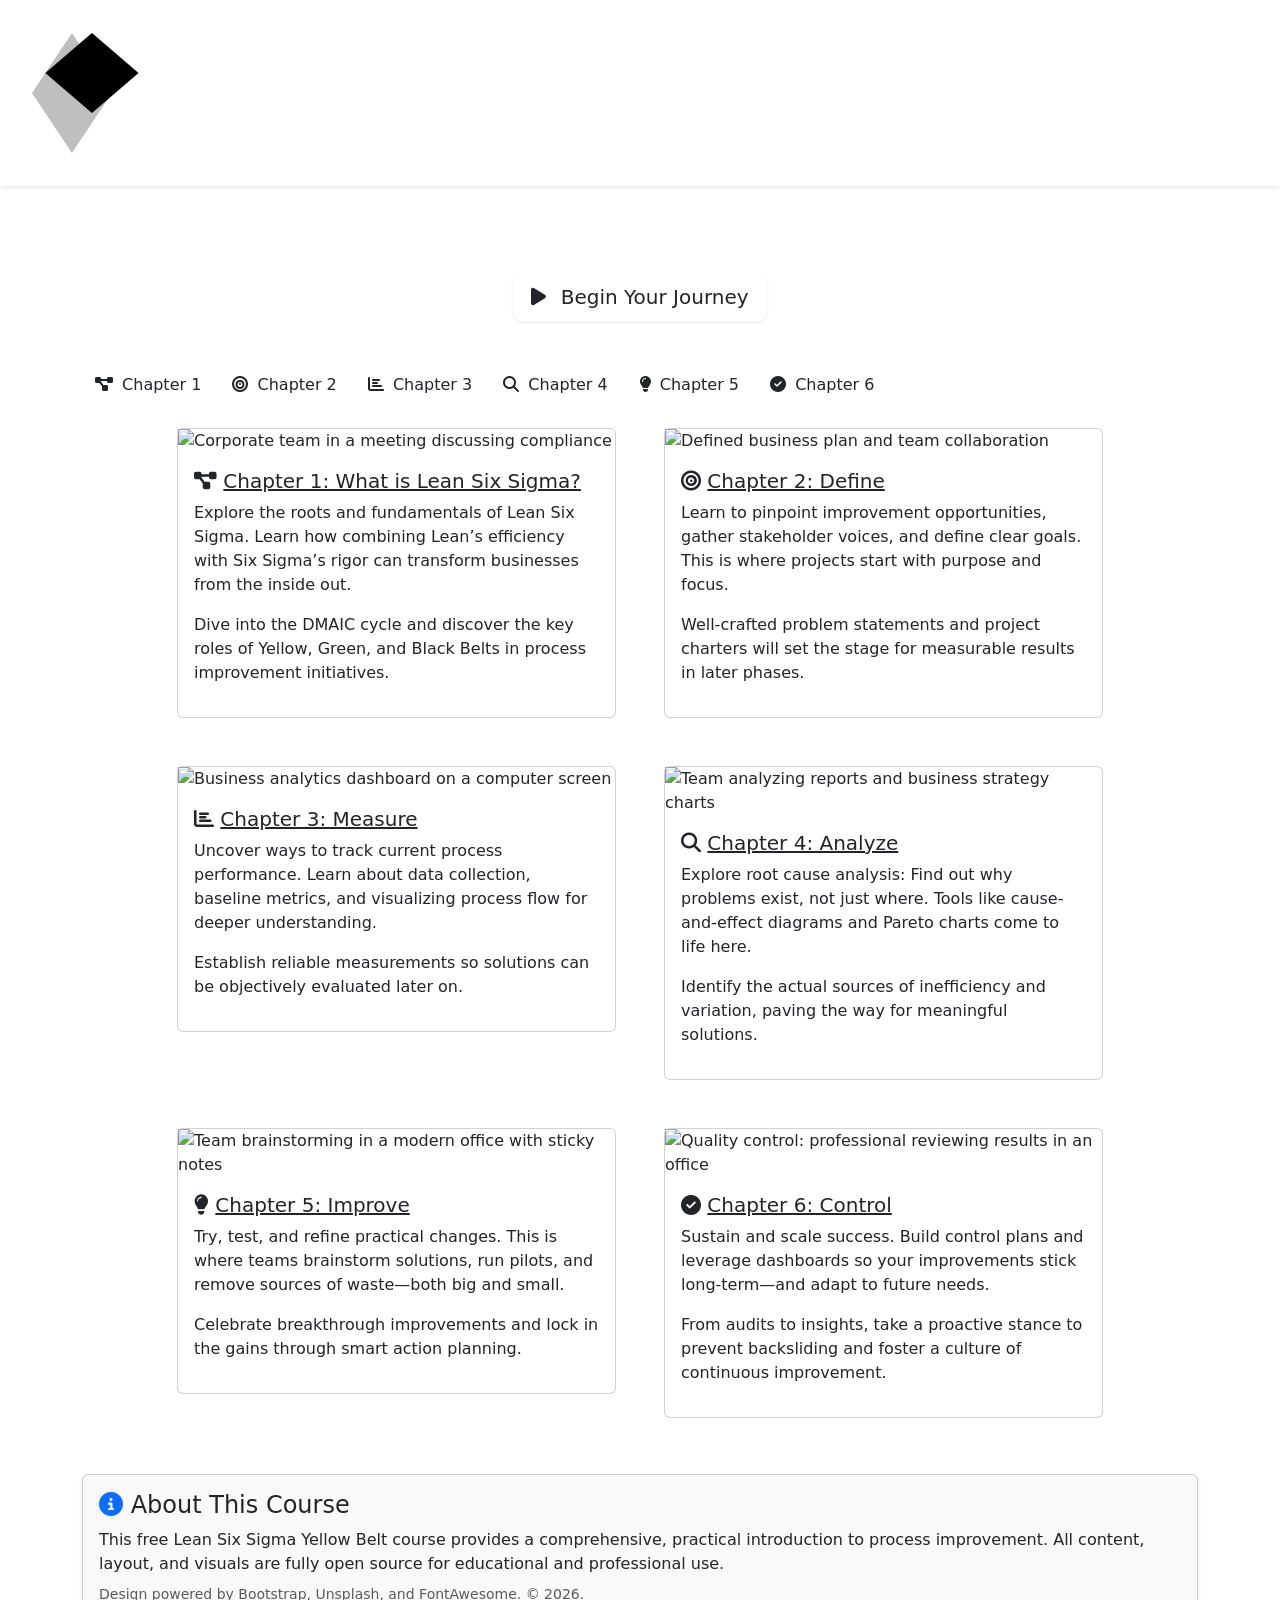
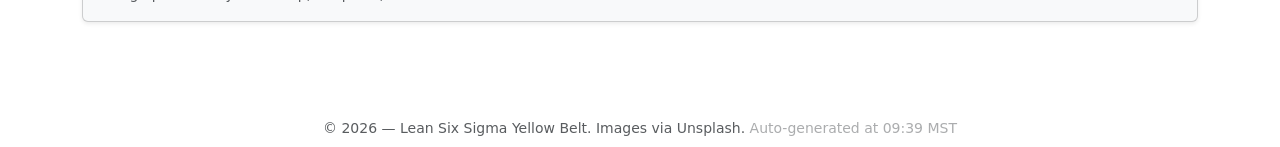
==== index.html @ 4ae16209 "Fix: link Chapter 2 title to chapter_2.html on main page." ====
<!doctype html>
<html lang="en">
  <head>
    <meta charset="utf-8" />
    <title>Lean Six Sigma Yellow Belt — Fundamentals</title>
    <meta name="viewport" content="width=device-width, initial-scale=1" />
    <link href="https://cdn.jsdelivr.net/npm/bootstrap@5.3.0/dist/css/bootstrap.min.css" rel="stylesheet">
    <link href="https://cdnjs.cloudflare.com/ajax/libs/font-awesome/6.5.0/css/all.min.css" rel="stylesheet">
    <link href="sass/style.css" rel="stylesheet">
    <script>window.addEventListener('scroll', function() {document.getElementById('backToTopBtn').style.display = (window.scrollY > 300) ? 'inline-block' : 'none';});function backToTop(){ window.scrollTo({ top: 0, behavior: 'smooth' }); }</script>
  </head>
  <body>
    <nav class="navbar navbar-expand-lg navbar-dark navbar-gradient shadow-sm fixed-top" style="z-index:1000;">
      <div class="container-fluid">
        <a class="navbar-brand brand" href="#">
          <svg class="brand-icon" viewBox="0 0 24 24" aria-label="logo" xmlns="http://www.w3.org/2000/svg"><path d="M3 12l6-9 6 9-6 9-6-9z" opacity=".25"/><path d="M12 3l7 6-7 6-7-6 7-6z"/></svg>
          Lean Six Sigma
        </a>
        <button class="navbar-toggler" type="button" data-bs-toggle="collapse" data-bs-target="#mainNav" aria-controls="mainNav" aria-expanded="false" aria-label="Toggle navigation">
          <span class="navbar-toggler-icon"></span>
        </button>
        <div class="collapse navbar-collapse" id="mainNav">
          <ul class="navbar-nav ms-auto">
            <li class="nav-item"><a class="nav-link" href="#chapters"><i class="fa-solid fa-graduation-cap"></i> Chapters</a></li>
            <li class="nav-item"><a class="nav-link" href="#about-section"><i class="fa-solid fa-circle-info"></i> About</a></li>
          </ul>
        </div>
      </div>
    </nav>
    <button title="Back to top" id="backToTopBtn" onclick="backToTop();"><i class="fa-solid fa-arrow-up"></i></button>
    <header class="hero text-center text-white d-flex align-items-center" style="min-height:38vh; padding-top: 60px; padding-bottom: 20px; background: linear-gradient(135deg, var(--primary) 0%, var(--secondary) 100%) !important;">
      <div class="container">
        <h1 class="display-4 fw-bold"><i class="fa-solid fa-flag-checkered"></i> Lean Six Sigma Yellow Belt — Fundamentals</h1>
        <p class="lead"><i class="fa-solid fa-chart-line"></i> Master process improvement, reduce waste, and drive efficiency with practical, actionable insights.</p>
        <a href="#chapters" class="btn btn-lg mt-4 shadow-sm"><i class="fa-solid fa-play me-2"></i> Begin Your Journey</a>
      </div>
    </header>
    <div id="chapters-nav" class="container my-4">
      <a href="#chapter1" class="btn"><i class="fa-solid fa-project-diagram me-1"></i> Chapter 1</a>
      <a href="#chapter2" class="btn"><i class="fa-solid fa-bullseye me-1"></i> Chapter 2</a>
      <a href="#chapter3" class="btn"><i class="fa-solid fa-chart-bar me-1"></i> Chapter 3</a>
      <a href="#chapter4" class="btn"><i class="fa-solid fa-search me-1"></i> Chapter 4</a>
      <a href="#chapter5" class="btn"><i class="fa-solid fa-lightbulb me-1"></i> Chapter 5</a>
      <a href="#chapter6" class="btn"><i class="fa-solid fa-check-circle me-1"></i> Chapter 6</a>
    </div>
    <div class="container-fluid main-content">
      <div class="row">
        <main class="col-12">
          <div class="container" style="max-width: 950px;">
            <!--CHAPTERS ANCHOR-->
            <section id="chapters"></section>
            <div class="row row-cols-1 row-cols-md-2 g-5" id="chapters-grid">
<!--CH1--><div class="col"><section id="chapter1"><div class="card h-100 toc-card chapter"><img class="chapter-image" src="https://images.unsplash.com/photo-1506744038136-46273834b3fb?auto=format&fit=crop&w=800&q=80" alt="Corporate team in a meeting discussing compliance"><div class="card-body"><h5 class="card-title"><i class="fa-solid fa-project-diagram"></i> <a href="chapter_1.html" style="color:inherit; text-decoration:underline;">Chapter 1: What is Lean Six Sigma?</a></h5><p class="card-text">Explore the roots and fundamentals of Lean Six Sigma. Learn how combining Lean’s efficiency with Six Sigma’s rigor can transform businesses from the inside out.</p><p>Dive into the DMAIC cycle and discover the key roles of Yellow, Green, and Black Belts in process improvement initiatives.</p></div></div></section></div>
<!--CH2--><div class="col"><section id="chapter2"><div class="card h-100 toc-card chapter"><img class="chapter-image" src="https://images.unsplash.com/photo-1450101499163-c8848c66ca85?auto=format&fit=crop&w=800&q=80" alt="Defined business plan and team collaboration"><div class="card-body"><h5 class="card-title"><i class="fa-solid fa-bullseye"></i> <a href="chapter_2.html" style="color:inherit; text-decoration:underline;">Chapter 2: Define</a></h5><p class="card-text">Learn to pinpoint improvement opportunities, gather stakeholder voices, and define clear goals. This is where projects start with purpose and focus.</p><p>Well-crafted problem statements and project charters will set the stage for measurable results in later phases.</p></div></div></section></div>
<!--CH3--><div class="col"><section id="chapter3"><div class="card h-100 toc-card chapter"><img class="chapter-image" src="https://images.unsplash.com/photo-1519389950473-47ba0277781c?auto=format&fit=crop&w=800&q=80" alt="Business analytics dashboard on a computer screen"><div class="card-body"><h5 class="card-title"><i class="fa-solid fa-chart-bar"></i> <a href="chapter_3.html" style="color:inherit; text-decoration:underline;">Chapter 3: Measure</a></h5><p class="card-text">Uncover ways to track current process performance. Learn about data collection, baseline metrics, and visualizing process flow for deeper understanding.</p><p>Establish reliable measurements so solutions can be objectively evaluated later on.</p></div></div></section></div>
<!--CH4--><div class="col"><section id="chapter4"><div class="card h-100 toc-card chapter"><img class="chapter-image" src="https://images.unsplash.com/photo-1535223289827-42f1e9919769?auto=format&fit=crop&w=800&q=80" alt="Team analyzing reports and business strategy charts"><div class="card-body"><h5 class="card-title"><i class="fa-solid fa-search"></i> <a href="chapter_4.html" style="color:inherit; text-decoration:underline;">Chapter 4: Analyze</a></h5><p class="card-text">Explore root cause analysis: Find out why problems exist, not just where. Tools like cause-and-effect diagrams and Pareto charts come to life here.</p><p>Identify the actual sources of inefficiency and variation, paving the way for meaningful solutions.</p></div></div></section></div>
<!--CH5--><div class="col"><section id="chapter5"><div class="card h-100 toc-card chapter"><img class="chapter-image" src="https://images.unsplash.com/photo-1464983953574-0892a716854b?auto=format&fit=crop&w=800&q=80" alt="Team brainstorming in a modern office with sticky notes"><div class="card-body"><h5 class="card-title"><i class="fa-solid fa-lightbulb"></i> <a href="chapter_5.html" style="color:inherit; text-decoration:underline;">Chapter 5: Improve</a></h5><p class="card-text">Try, test, and refine practical changes. This is where teams brainstorm solutions, run pilots, and remove sources of waste—both big and small.</p><p>Celebrate breakthrough improvements and lock in the gains through smart action planning.</p></div></div></section></div>
<!--CH6--><div class="col"><section id="chapter6"><div class="card h-100 toc-card chapter"><img class="chapter-image" src="https://images.unsplash.com/photo-1515378791036-0648a3ef77b2?auto=format&fit=crop&w=800&q=80" alt="Quality control: professional reviewing results in an office"><div class="card-body"><h5 class="card-title"><i class="fa-solid fa-check-circle"></i> <a href="chapter_6.html" style="color:inherit; text-decoration:underline;">Chapter 6: Control</a></h5><p class="card-text">Sustain and scale success. Build control plans and leverage dashboards so your improvements stick long-term—and adapt to future needs.</p><p>From audits to insights, take a proactive stance to prevent backsliding and foster a culture of continuous improvement.</p></div></div></section></div>
            </div><!-- end row -->
          </div><!-- end chapters container -->
          <section id="about-section" class="container my-5 pt-2">
            <div class="card bg-light shadow-sm">
              <div class="card-body">
                <h4 class="card-title"><i class="fa-solid fa-circle-info text-primary"></i> About This Course</h4>
                <p class="mb-2">This free Lean Six Sigma Yellow Belt course provides a comprehensive, practical introduction to process improvement. All content, layout, and visuals are fully open source for educational and professional use.</p>
                <p class="mb-0 small text-muted">Design powered by Bootstrap, Unsplash, and FontAwesome. &copy; 2026.</p>
              </div>
            </div>
          </section>
        </main>
      </div>
    </div>
    <footer class="text-center text-muted mt-5 mb-2 small">&copy; 2026 — Lean Six Sigma Yellow Belt. Images via Unsplash. <span style="opacity:0.5;">Auto-generated at 09:39 MST</span></footer>
    <script src="https://cdn.jsdelivr.net/npm/bootstrap@5.3.0/dist/js/bootstrap.bundle.min.js"></script>
  </body>
</html>
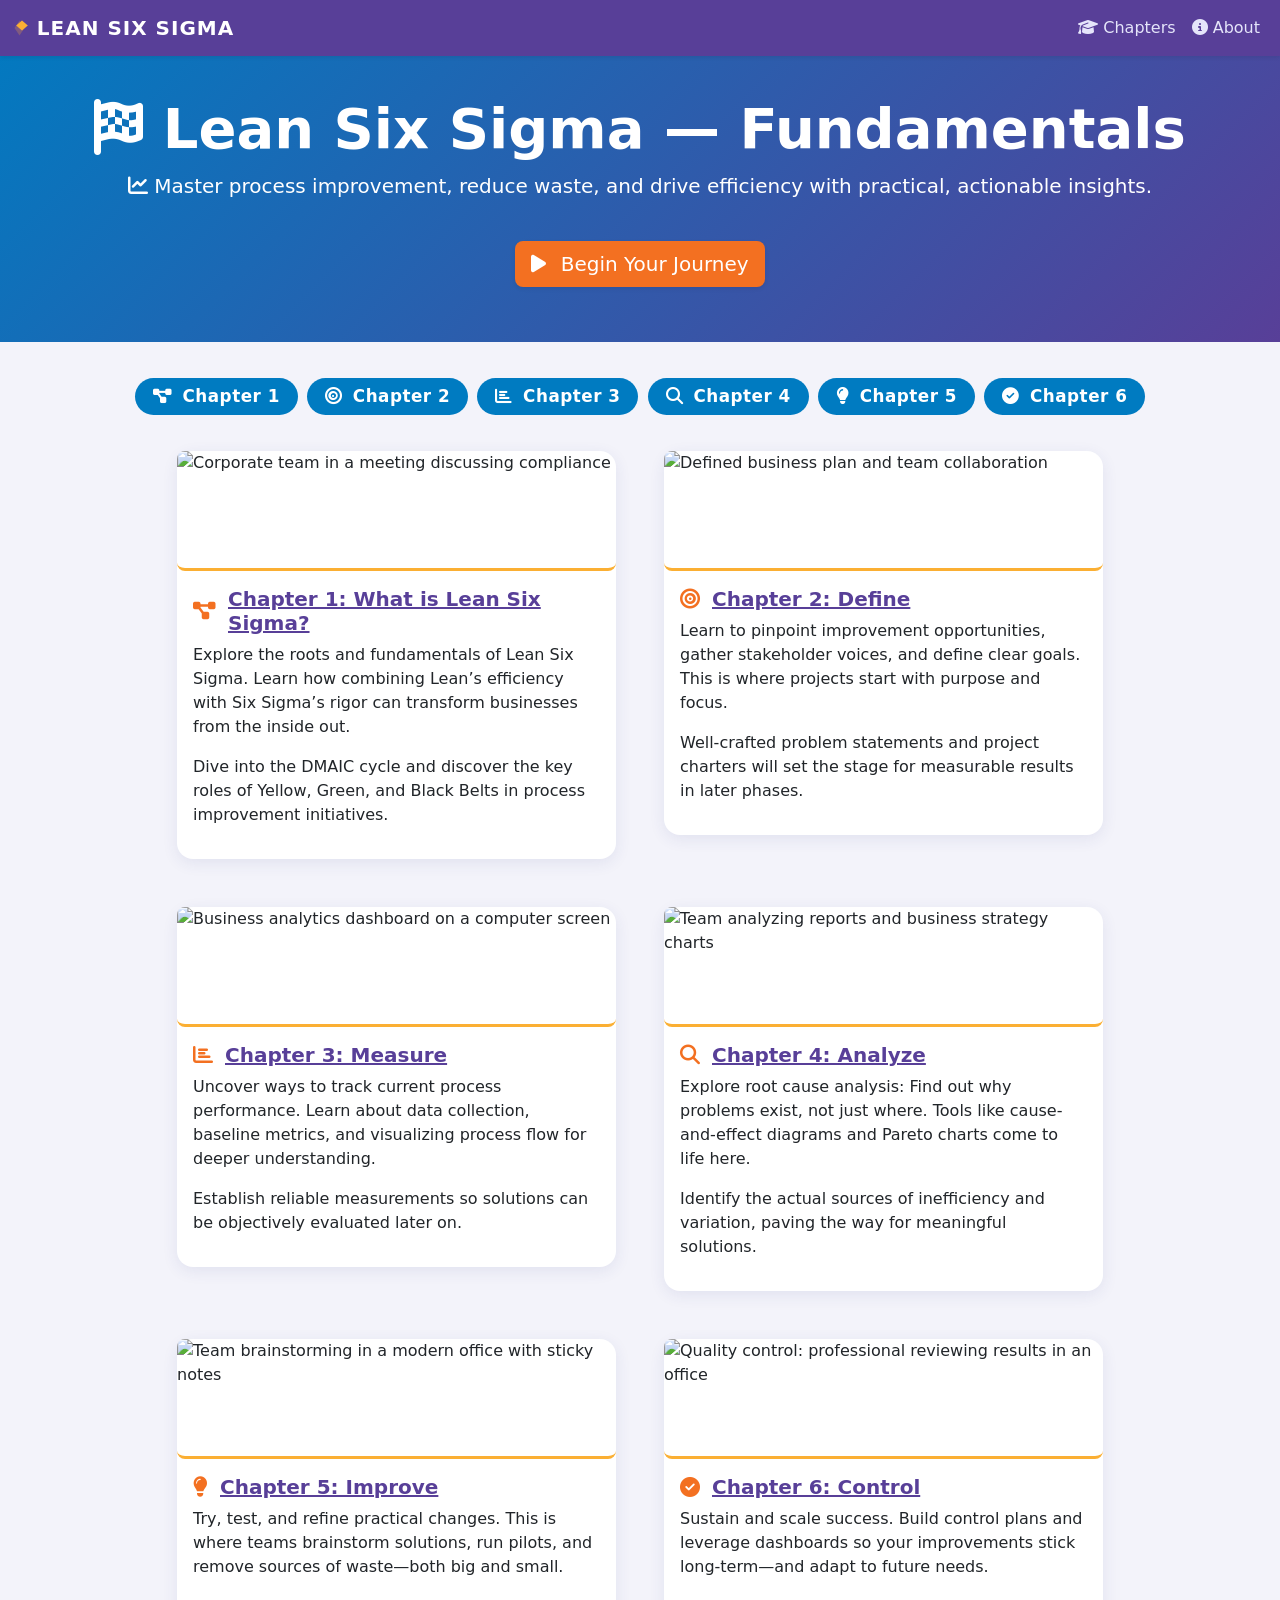
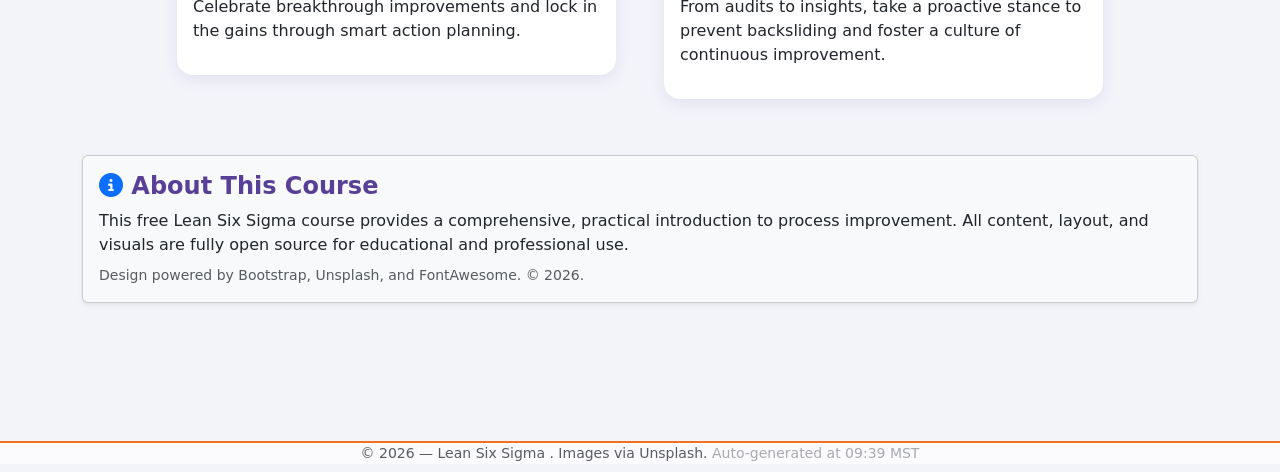
==== commit 05d76fd7: "Refactor: update chapter titles and improve styling in chapter_1.html, index.html, and style files" ====
--- a/index.html
+++ b/index.html
@@ -2,7 +2,7 @@
 <html lang="en">
   <head>
     <meta charset="utf-8" />
-    <title>Lean Six Sigma Yellow Belt — Fundamentals</title>
+    <title>Lean Six Sigma  — Fundamentals</title>
     <meta name="viewport" content="width=device-width, initial-scale=1" />
     <link href="https://cdn.jsdelivr.net/npm/bootstrap@5.3.0/dist/css/bootstrap.min.css" rel="stylesheet">
     <link href="https://cdnjs.cloudflare.com/ajax/libs/font-awesome/6.5.0/css/all.min.css" rel="stylesheet">
@@ -30,7 +30,7 @@
     <button title="Back to top" id="backToTopBtn" onclick="backToTop();"><i class="fa-solid fa-arrow-up"></i></button>
     <header class="hero text-center text-white d-flex align-items-center" style="min-height:38vh; padding-top: 60px; padding-bottom: 20px; background: linear-gradient(135deg, var(--primary) 0%, var(--secondary) 100%) !important;">
       <div class="container">
-        <h1 class="display-4 fw-bold"><i class="fa-solid fa-flag-checkered"></i> Lean Six Sigma Yellow Belt — Fundamentals</h1>
+        <h1 class="display-4 fw-bold"><i class="fa-solid fa-flag-checkered"></i> Lean Six Sigma  — Fundamentals</h1>
         <p class="lead"><i class="fa-solid fa-chart-line"></i> Master process improvement, reduce waste, and drive efficiency with practical, actionable insights.</p>
         <a href="#chapters" class="btn btn-lg mt-4 shadow-sm"><i class="fa-solid fa-play me-2"></i> Begin Your Journey</a>
       </div>
@@ -62,7 +62,7 @@
             <div class="card bg-light shadow-sm">
               <div class="card-body">
                 <h4 class="card-title"><i class="fa-solid fa-circle-info text-primary"></i> About This Course</h4>
-                <p class="mb-2">This free Lean Six Sigma Yellow Belt course provides a comprehensive, practical introduction to process improvement. All content, layout, and visuals are fully open source for educational and professional use.</p>
+                <p class="mb-2">This free Lean Six Sigma  course provides a comprehensive, practical introduction to process improvement. All content, layout, and visuals are fully open source for educational and professional use.</p>
                 <p class="mb-0 small text-muted">Design powered by Bootstrap, Unsplash, and FontAwesome. &copy; 2026.</p>
               </div>
             </div>
@@ -70,7 +70,7 @@
         </main>
       </div>
     </div>
-    <footer class="text-center text-muted mt-5 mb-2 small">&copy; 2026 — Lean Six Sigma Yellow Belt. Images via Unsplash. <span style="opacity:0.5;">Auto-generated at 09:39 MST</span></footer>
+    <footer class="text-center text-muted mt-5 mb-2 small">&copy; 2026 — Lean Six Sigma . Images via Unsplash. <span style="opacity:0.5;">Auto-generated at 09:39 MST</span></footer>
     <script src="https://cdn.jsdelivr.net/npm/bootstrap@5.3.0/dist/js/bootstrap.bundle.min.js"></script>
   </body>
 </html>
--- a/sass/style.css
+++ b/sass/style.css
@@ -0,0 +1,220 @@
+:root {
+  --primary: #007BC1;
+  --secondary: #583F98;
+  --accent: #F37021;
+  --highlight: #FBAF33;
+  --highlight2: #f6933d;
+  --text: #6E6E6E;
+}
+
+body {
+  color: var(--text);
+  background: #f3f3fa;
+}
+
+.navbar-gradient {
+  background: linear-gradient(90deg, var(--primary) 0%, var(--secondary) 100%) !important;
+}
+
+.navbar, .navbar-dark.bg-dark {
+  background: var(--secondary) !important;
+  border-bottom: none;
+}
+
+.navbar-brand {
+  color: #fff !important;
+}
+
+.brand {
+  display: inline-flex;
+  align-items: center;
+  gap: 0.3rem;
+  font-weight: 800;
+  letter-spacing: 1px;
+  text-transform: uppercase;
+  color: #fff;
+}
+
+.brand-icon {
+  width: 20px;
+  height: 20px;
+  fill: var(--highlight);
+}
+
+.navbar-nav .nav-link {
+  color: #e5e5fa !important;
+  font-weight: 500;
+}
+
+.navbar-nav .nav-link.active, .navbar-nav .nav-link:focus, .navbar-nav .nav-link:hover {
+  color: var(--highlight) !important;
+}
+
+.toc-card {
+  border-radius: 16px;
+  box-shadow: 0 4px 16px rgba(44, 55, 130, 0.09);
+  border: none;
+}
+
+.chapter-image {
+  width: 100%;
+  height: 120px;
+  display: block;
+  border-radius: 8px;
+  -o-object-fit: cover;
+     object-fit: cover;
+  border-bottom: 3px solid var(--highlight);
+}
+
+.chapter {
+  scroll-margin-top: 90px;
+}
+
+.card-title {
+  font-weight: 700;
+  color: var(--secondary);
+}
+
+.chapter .card-title {
+  display: flex;
+  align-items: center;
+  gap: 0.6em;
+}
+
+.main-content {
+  background: #f3f3fa;
+  min-height: 96vh;
+  padding-bottom: 42px;
+}
+
+.btn, .btn-lg, .btn-outline-primary {
+  background: var(--accent);
+  border: none;
+  color: #fff;
+}
+
+.btn-outline-primary {
+  background: transparent;
+  color: var(--primary);
+  border: 2px solid var(--primary);
+}
+
+.btn-outline-primary:hover {
+  background: var(--primary);
+  color: #fff;
+}
+
+.chapter .fa-solid {
+  color: var(--accent);
+}
+
+.card-footer {
+  background: var(--highlight) !important;
+  color: #222;
+}
+
+footer {
+  background: #fbfbfe;
+  border-top: 2px solid var(--accent);
+}
+
+#chapters-nav {
+  background: rgba(255, 255, 255, 0);
+  border-radius: 1rem;
+  margin-bottom: 2em;
+  box-shadow: 0 2px 16px rgba(44, 55, 130, 0);
+  padding: 10px 24px;
+  text-align: center;
+}
+
+#chapters-nav .btn {
+  margin: 2px 2px;
+  font-weight: 700;
+  letter-spacing: 0.03em;
+  font-size: 1.05rem;
+  background: var(--primary);
+  border: none;
+  color: #fff;
+  padding: 6px 18px;
+  border-radius: 24px;
+  transition: background 0.1s, color 0.1s;
+}
+
+#chapters-nav .btn:hover {
+  background: var(--accent);
+  color: #ffffff;
+}
+
+@media (max-width: 600px) {
+  #chapters-nav {
+    padding: 6px 2vw;
+    font-size: 0.93rem;
+  }
+  #chapters-nav .btn {
+    font-size: 0.94rem;
+    margin: 2px 2px;
+    padding: 4px 10px;
+  }
+}
+#backToTopBtn {
+  position: fixed;
+  bottom: 40px;
+  right: 36px;
+  z-index: 1100;
+  display: none;
+  background: var(--secondary);
+  color: #fff;
+  border: none;
+  border-radius: 60px;
+  padding: 18px 20px 16px 20px;
+  font-size: 1.4rem;
+  box-shadow: 0 4px 12px rgba(88, 63, 152, 0.22);
+  transition: background 0.2s, color 0.2s;
+}
+
+#backToTopBtn:hover {
+  background: var(--accent);
+  color: #fff;
+}
+
+html {
+  scroll-behavior: smooth;
+}
+
+.chapter-content {
+  background: white;
+  border-radius: 16px;
+  padding: 40px;
+  box-shadow: 0 4px 16px rgba(44, 55, 130, 0.09);
+}
+
+.chapter-content h2 {
+  color: var(--secondary);
+  font-weight: 700;
+  margin-top: 30px;
+}
+
+.chapter-content h3 {
+  color: var(--primary);
+  margin-top: 25px;
+}
+
+.chapter-nav {
+  margin-top: 40px;
+  display: flex;
+  justify-content: space-between;
+}
+
+.btn-course {
+  background: var(--accent);
+  border: none;
+  color: white;
+}
+
+.btn-course:hover {
+  background: var(--secondary);
+}
+
+.table thead th, .table-striped tbody tr:nth-of-type(odd) {
+  background: #f3f3fa;
+}/*# sourceMappingURL=style.css.map */
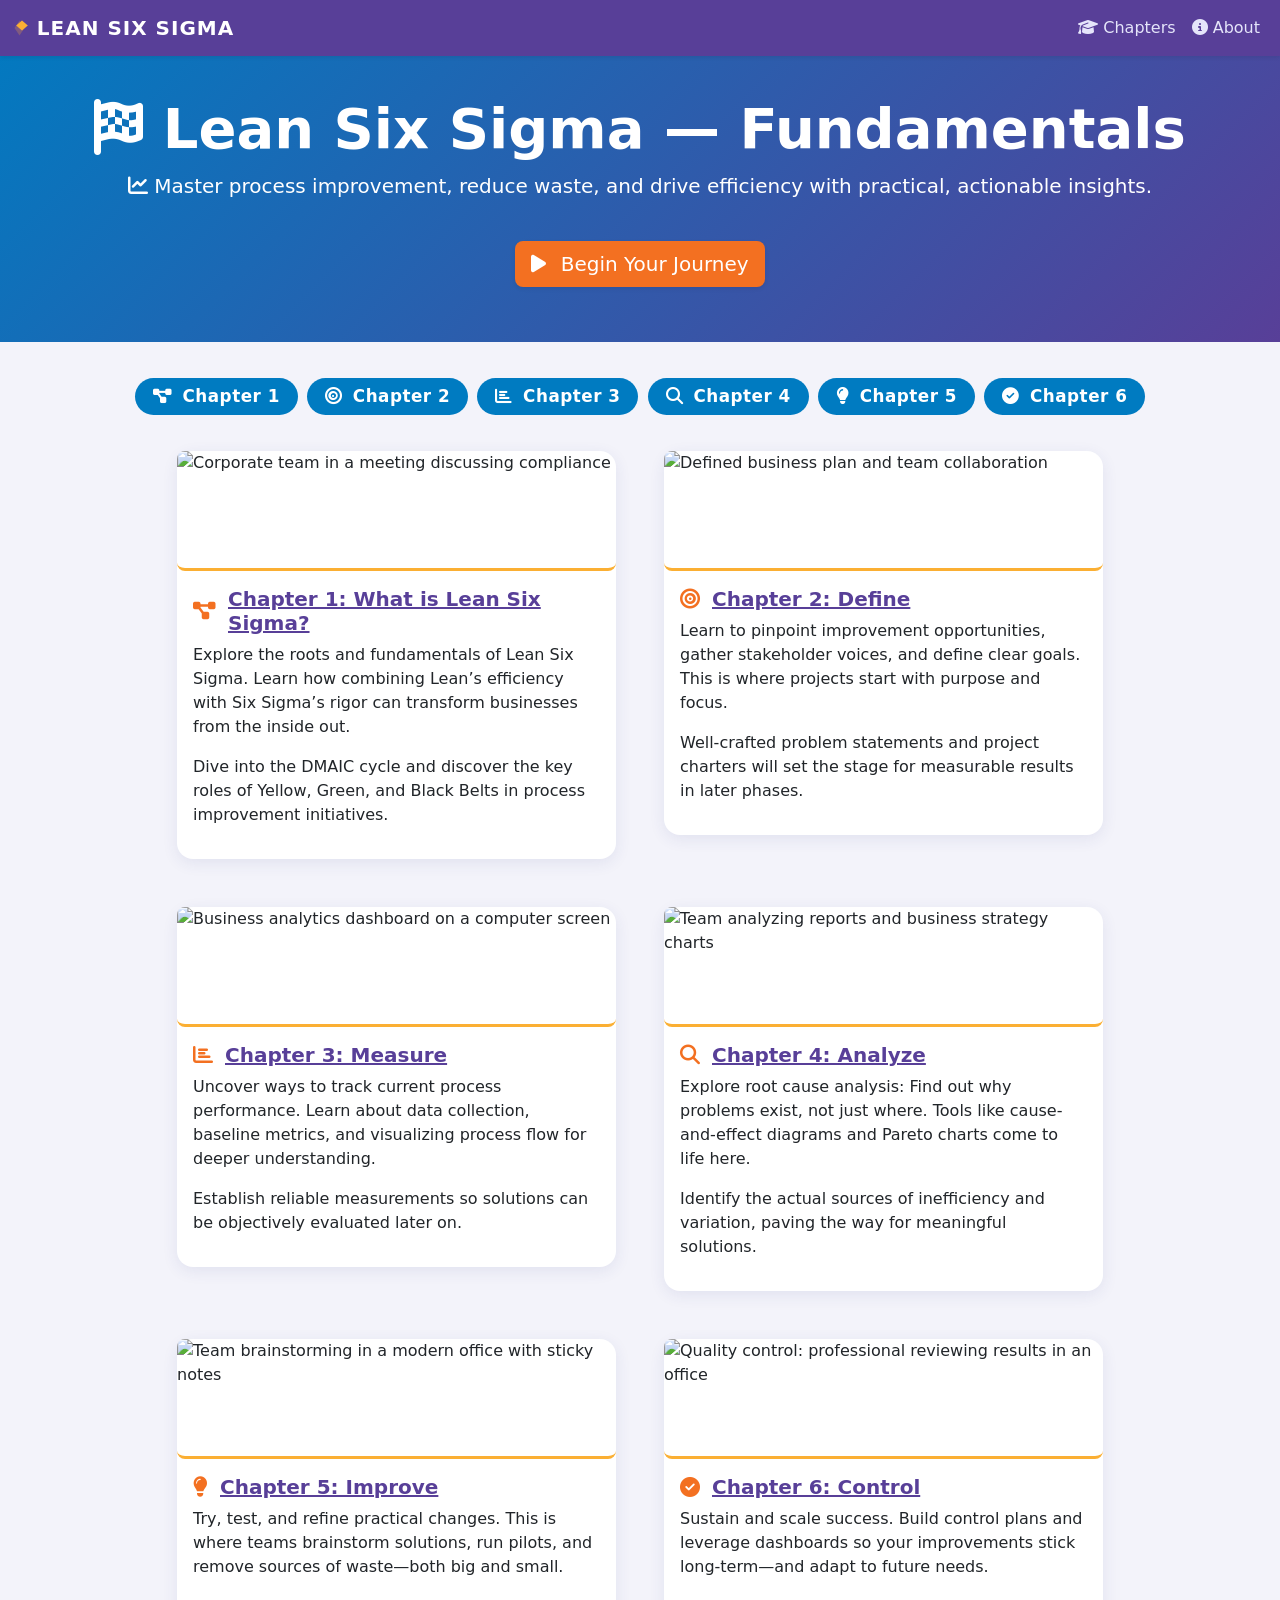
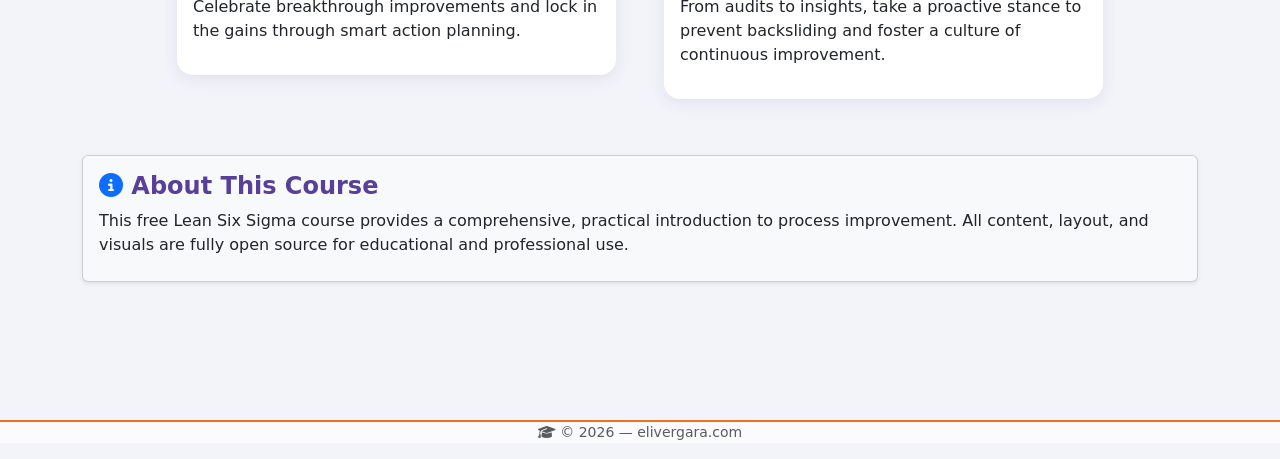
==== commit b8146368: "Refactor code structure for improved readability and maintainability" ====
--- a/index.html
+++ b/index.html
@@ -58,19 +58,30 @@
 <!--CH6--><div class="col"><section id="chapter6"><div class="card h-100 toc-card chapter"><img class="chapter-image" src="https://images.unsplash.com/photo-1515378791036-0648a3ef77b2?auto=format&fit=crop&w=800&q=80" alt="Quality control: professional reviewing results in an office"><div class="card-body"><h5 class="card-title"><i class="fa-solid fa-check-circle"></i> <a href="chapter_6.html" style="color:inherit; text-decoration:underline;">Chapter 6: Control</a></h5><p class="card-text">Sustain and scale success. Build control plans and leverage dashboards so your improvements stick long-term—and adapt to future needs.</p><p>From audits to insights, take a proactive stance to prevent backsliding and foster a culture of continuous improvement.</p></div></div></section></div>
             </div><!-- end row -->
           </div><!-- end chapters container -->
+
+  
           <section id="about-section" class="container my-5 pt-2">
             <div class="card bg-light shadow-sm">
               <div class="card-body">
                 <h4 class="card-title"><i class="fa-solid fa-circle-info text-primary"></i> About This Course</h4>
-                <p class="mb-2">This free Lean Six Sigma  course provides a comprehensive, practical introduction to process improvement. All content, layout, and visuals are fully open source for educational and professional use.</p>
-                <p class="mb-0 small text-muted">Design powered by Bootstrap, Unsplash, and FontAwesome. &copy; 2026.</p>
+                <p class="mb-2">This free Lean Six Sigma course provides a comprehensive, practical introduction to process improvement. All content, layout, and visuals are fully open source for educational and professional use.</p>
+                
+                
               </div>
             </div>
           </section>
         </main>
       </div>
     </div>
-    <footer class="text-center text-muted mt-5 mb-2 small">&copy; 2026 — Lean Six Sigma . Images via Unsplash. <span style="opacity:0.5;">Auto-generated at 09:39 MST</span></footer>
-    <script src="https://cdn.jsdelivr.net/npm/bootstrap@5.3.0/dist/js/bootstrap.bundle.min.js"></script>
+<footer class="text-center text-muted mt-5 mb-3 small">
+<a class="nav-link"
+   href="https://www.elivergara.com"
+   target="_blank"
+   rel="noopener noreferrer">
+  <i class="fa-solid fa-graduation-cap"></i> © 2026 — elivergara.com
+</a>  
+</footer> 
+
+<script src="https://cdn.jsdelivr.net/npm/bootstrap@5.3.0/dist/js/bootstrap.bundle.min.js"></script>
   </body>
 </html>
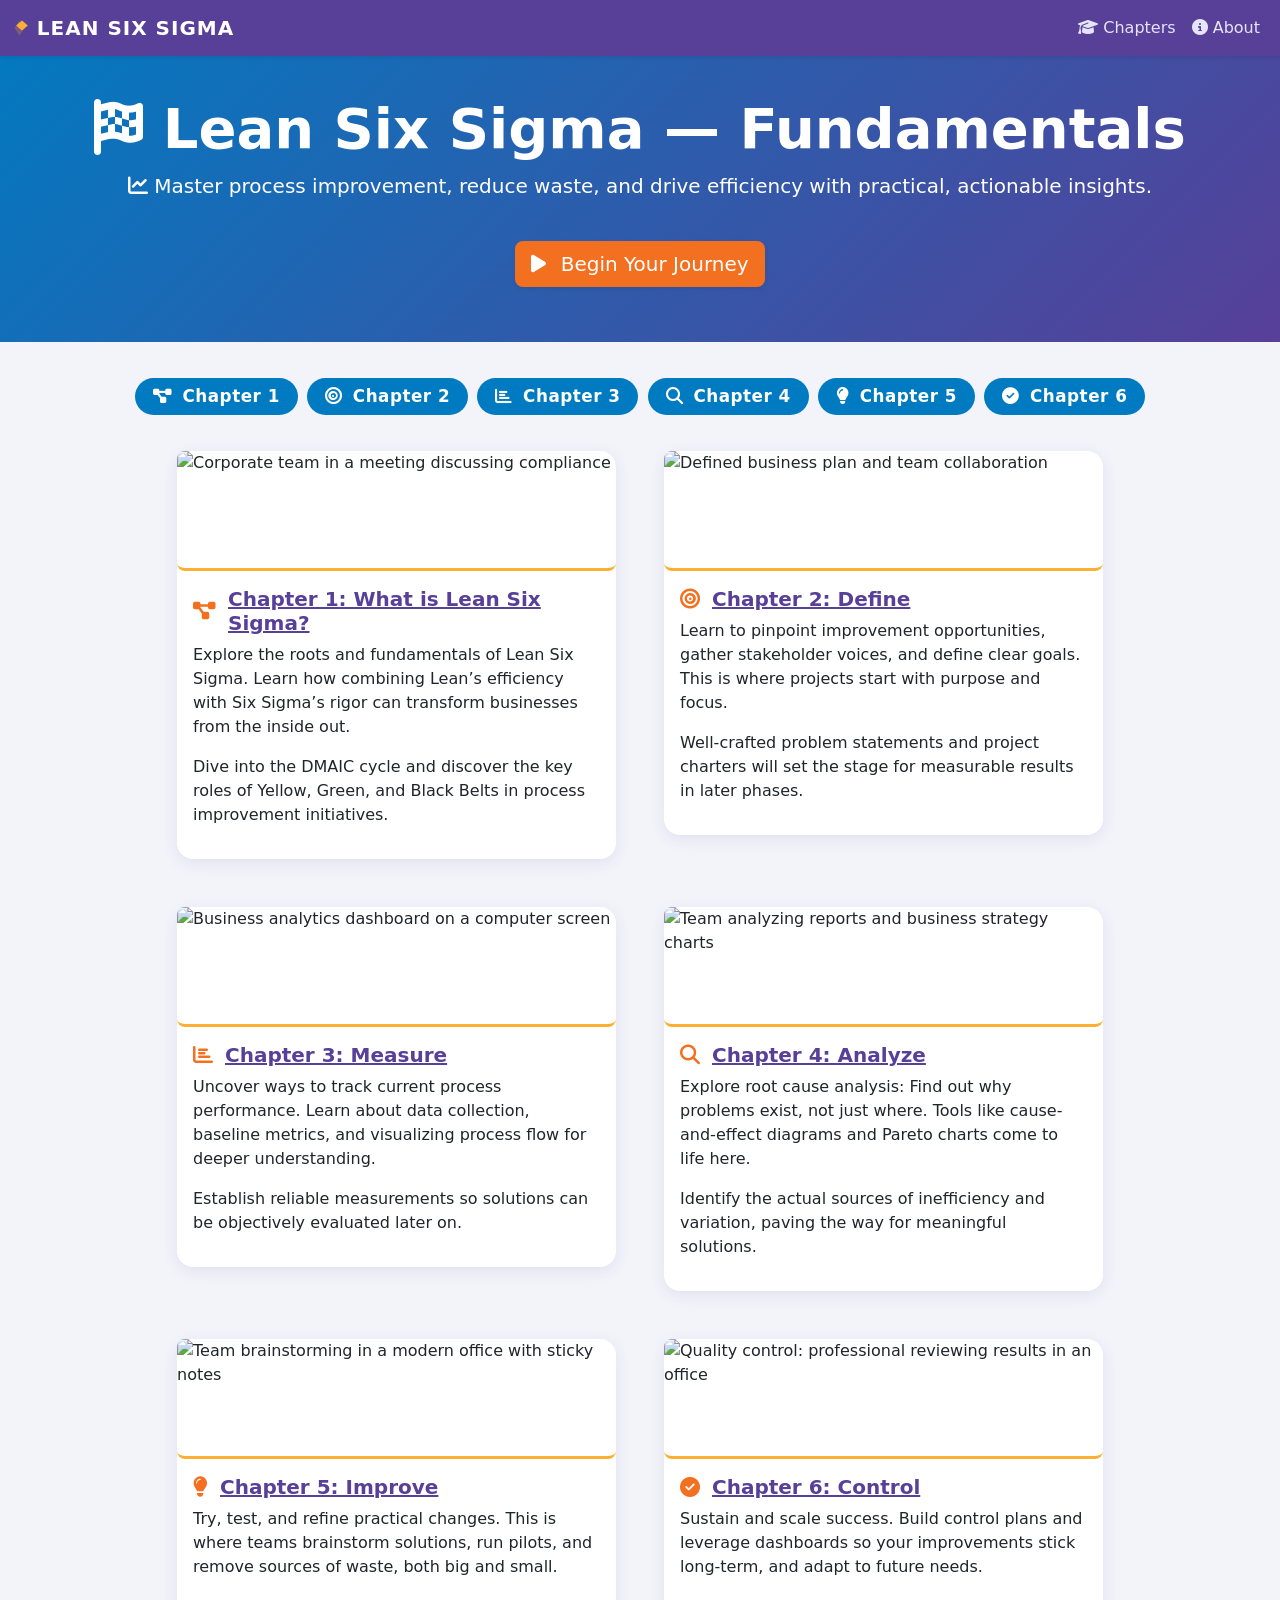
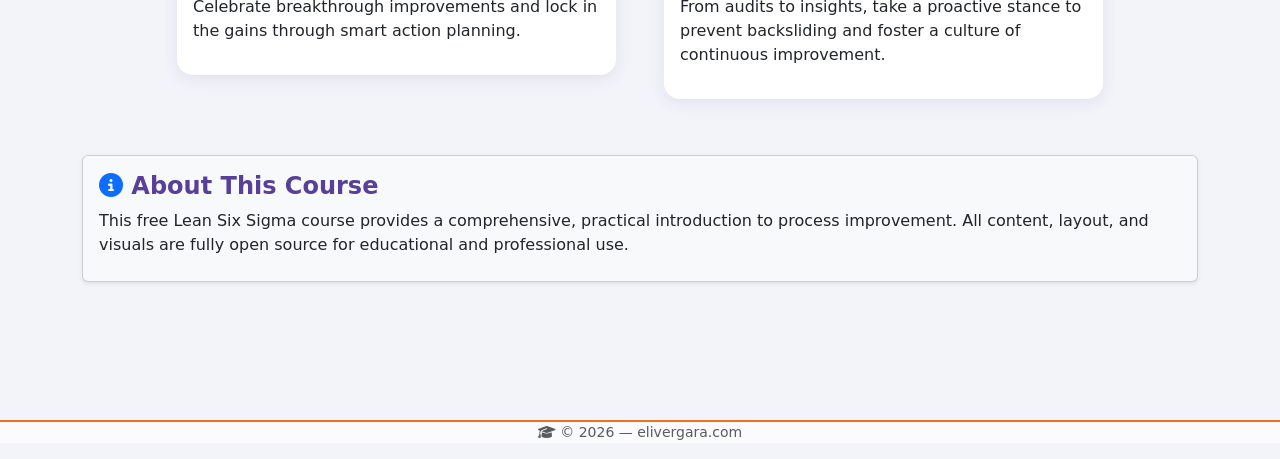
==== commit 8c636c17: "Refactor: update chapter content and structure in chapter_5.html and chapter_6.html; add new images " ====
--- a/index.html
+++ b/index.html
@@ -54,8 +54,8 @@
 <!--CH2--><div class="col"><section id="chapter2"><div class="card h-100 toc-card chapter"><img class="chapter-image" src="https://images.unsplash.com/photo-1450101499163-c8848c66ca85?auto=format&fit=crop&w=800&q=80" alt="Defined business plan and team collaboration"><div class="card-body"><h5 class="card-title"><i class="fa-solid fa-bullseye"></i> <a href="chapter_2.html" style="color:inherit; text-decoration:underline;">Chapter 2: Define</a></h5><p class="card-text">Learn to pinpoint improvement opportunities, gather stakeholder voices, and define clear goals. This is where projects start with purpose and focus.</p><p>Well-crafted problem statements and project charters will set the stage for measurable results in later phases.</p></div></div></section></div>
 <!--CH3--><div class="col"><section id="chapter3"><div class="card h-100 toc-card chapter"><img class="chapter-image" src="https://images.unsplash.com/photo-1519389950473-47ba0277781c?auto=format&fit=crop&w=800&q=80" alt="Business analytics dashboard on a computer screen"><div class="card-body"><h5 class="card-title"><i class="fa-solid fa-chart-bar"></i> <a href="chapter_3.html" style="color:inherit; text-decoration:underline;">Chapter 3: Measure</a></h5><p class="card-text">Uncover ways to track current process performance. Learn about data collection, baseline metrics, and visualizing process flow for deeper understanding.</p><p>Establish reliable measurements so solutions can be objectively evaluated later on.</p></div></div></section></div>
 <!--CH4--><div class="col"><section id="chapter4"><div class="card h-100 toc-card chapter"><img class="chapter-image" src="https://images.unsplash.com/photo-1535223289827-42f1e9919769?auto=format&fit=crop&w=800&q=80" alt="Team analyzing reports and business strategy charts"><div class="card-body"><h5 class="card-title"><i class="fa-solid fa-search"></i> <a href="chapter_4.html" style="color:inherit; text-decoration:underline;">Chapter 4: Analyze</a></h5><p class="card-text">Explore root cause analysis: Find out why problems exist, not just where. Tools like cause-and-effect diagrams and Pareto charts come to life here.</p><p>Identify the actual sources of inefficiency and variation, paving the way for meaningful solutions.</p></div></div></section></div>
-<!--CH5--><div class="col"><section id="chapter5"><div class="card h-100 toc-card chapter"><img class="chapter-image" src="https://images.unsplash.com/photo-1464983953574-0892a716854b?auto=format&fit=crop&w=800&q=80" alt="Team brainstorming in a modern office with sticky notes"><div class="card-body"><h5 class="card-title"><i class="fa-solid fa-lightbulb"></i> <a href="chapter_5.html" style="color:inherit; text-decoration:underline;">Chapter 5: Improve</a></h5><p class="card-text">Try, test, and refine practical changes. This is where teams brainstorm solutions, run pilots, and remove sources of waste—both big and small.</p><p>Celebrate breakthrough improvements and lock in the gains through smart action planning.</p></div></div></section></div>
-<!--CH6--><div class="col"><section id="chapter6"><div class="card h-100 toc-card chapter"><img class="chapter-image" src="https://images.unsplash.com/photo-1515378791036-0648a3ef77b2?auto=format&fit=crop&w=800&q=80" alt="Quality control: professional reviewing results in an office"><div class="card-body"><h5 class="card-title"><i class="fa-solid fa-check-circle"></i> <a href="chapter_6.html" style="color:inherit; text-decoration:underline;">Chapter 6: Control</a></h5><p class="card-text">Sustain and scale success. Build control plans and leverage dashboards so your improvements stick long-term—and adapt to future needs.</p><p>From audits to insights, take a proactive stance to prevent backsliding and foster a culture of continuous improvement.</p></div></div></section></div>
+<!--CH5--><div class="col"><section id="chapter5"><div class="card h-100 toc-card chapter"><img class="chapter-image" src="https://images.unsplash.com/photo-1464983953574-0892a716854b?auto=format&fit=crop&w=800&q=80" alt="Team brainstorming in a modern office with sticky notes"><div class="card-body"><h5 class="card-title"><i class="fa-solid fa-lightbulb"></i> <a href="chapter_5.html" style="color:inherit; text-decoration:underline;">Chapter 5: Improve</a></h5><p class="card-text">Try, test, and refine practical changes. This is where teams brainstorm solutions, run pilots, and remove sources of waste, both big and small.</p><p>Celebrate breakthrough improvements and lock in the gains through smart action planning.</p></div></div></section></div>
+<!--CH6--><div class="col"><section id="chapter6"><div class="card h-100 toc-card chapter"><img class="chapter-image" src="https://images.unsplash.com/photo-1515378791036-0648a3ef77b2?auto=format&fit=crop&w=800&q=80" alt="Quality control: professional reviewing results in an office"><div class="card-body"><h5 class="card-title"><i class="fa-solid fa-check-circle"></i> <a href="chapter_6.html" style="color:inherit; text-decoration:underline;">Chapter 6: Control</a></h5><p class="card-text">Sustain and scale success. Build control plans and leverage dashboards so your improvements stick long-term, and adapt to future needs.</p><p>From audits to insights, take a proactive stance to prevent backsliding and foster a culture of continuous improvement.</p></div></div></section></div>
             </div><!-- end row -->
           </div><!-- end chapters container -->
 
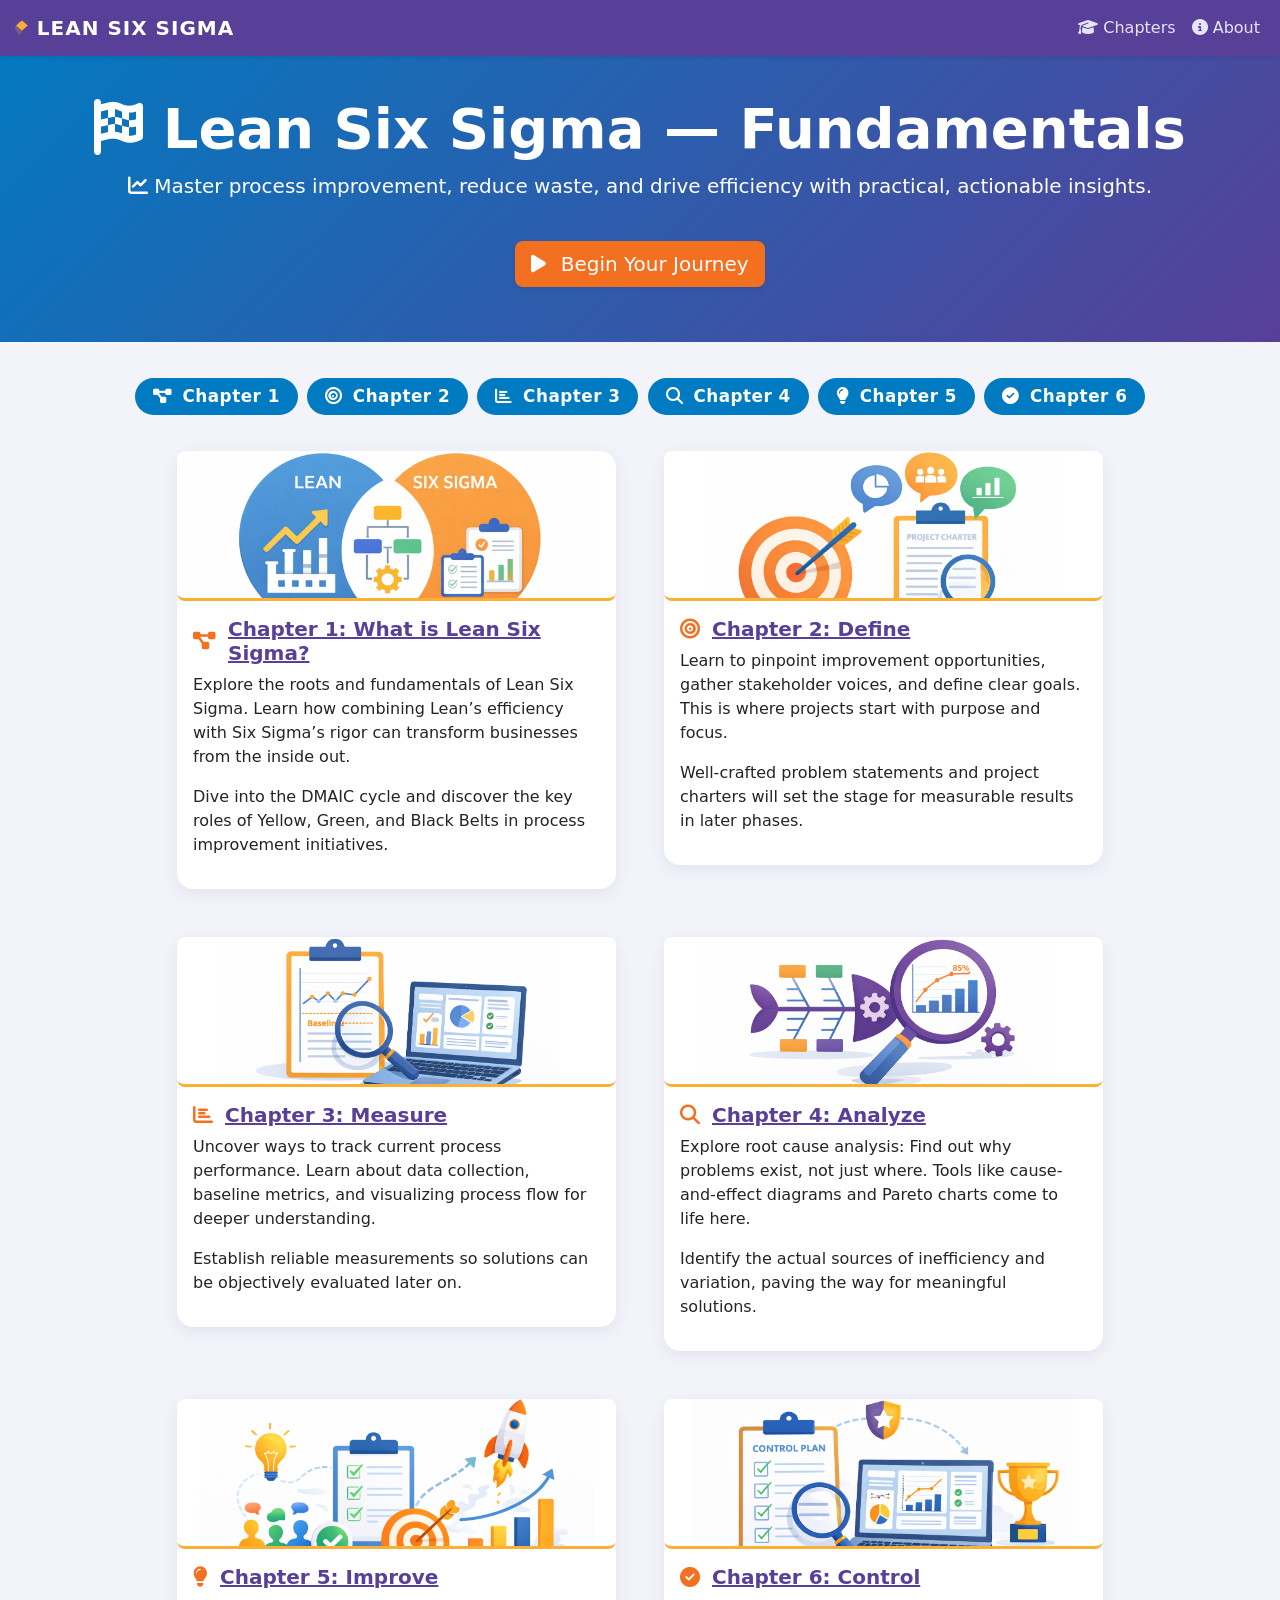
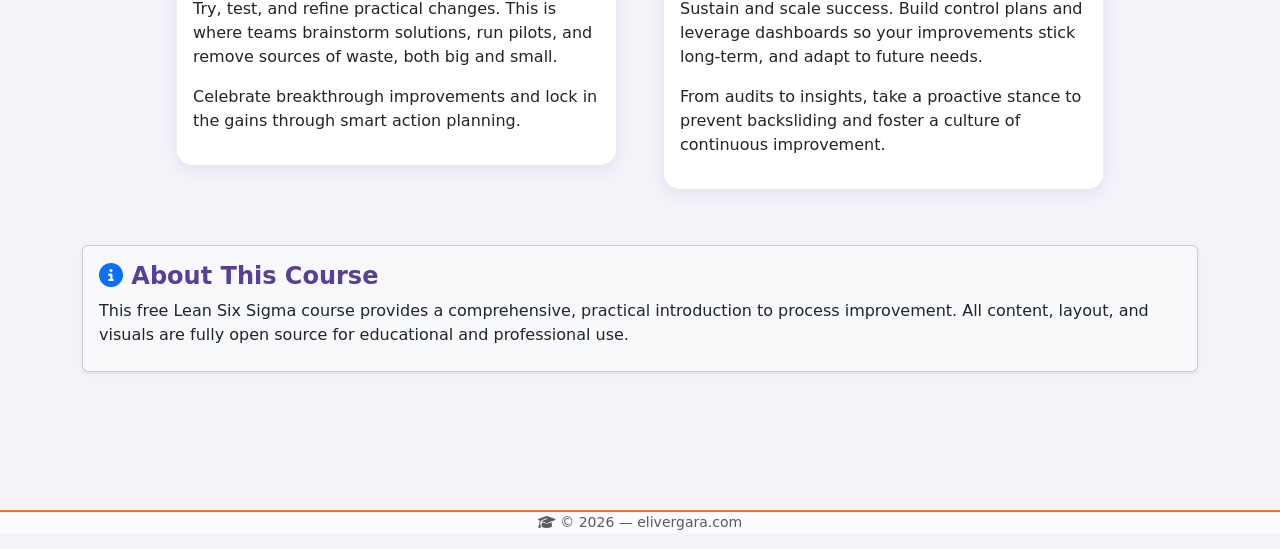
==== commit 58e61eec: "Changed banner images on index page to match the rest of the course" ====
--- a/index.html
+++ b/index.html
@@ -50,12 +50,12 @@
             <!--CHAPTERS ANCHOR-->
             <section id="chapters"></section>
             <div class="row row-cols-1 row-cols-md-2 g-5" id="chapters-grid">
-<!--CH1--><div class="col"><section id="chapter1"><div class="card h-100 toc-card chapter"><img class="chapter-image" src="https://images.unsplash.com/photo-1506744038136-46273834b3fb?auto=format&fit=crop&w=800&q=80" alt="Corporate team in a meeting discussing compliance"><div class="card-body"><h5 class="card-title"><i class="fa-solid fa-project-diagram"></i> <a href="chapter_1.html" style="color:inherit; text-decoration:underline;">Chapter 1: What is Lean Six Sigma?</a></h5><p class="card-text">Explore the roots and fundamentals of Lean Six Sigma. Learn how combining Lean’s efficiency with Six Sigma’s rigor can transform businesses from the inside out.</p><p>Dive into the DMAIC cycle and discover the key roles of Yellow, Green, and Black Belts in process improvement initiatives.</p></div></div></section></div>
-<!--CH2--><div class="col"><section id="chapter2"><div class="card h-100 toc-card chapter"><img class="chapter-image" src="https://images.unsplash.com/photo-1450101499163-c8848c66ca85?auto=format&fit=crop&w=800&q=80" alt="Defined business plan and team collaboration"><div class="card-body"><h5 class="card-title"><i class="fa-solid fa-bullseye"></i> <a href="chapter_2.html" style="color:inherit; text-decoration:underline;">Chapter 2: Define</a></h5><p class="card-text">Learn to pinpoint improvement opportunities, gather stakeholder voices, and define clear goals. This is where projects start with purpose and focus.</p><p>Well-crafted problem statements and project charters will set the stage for measurable results in later phases.</p></div></div></section></div>
-<!--CH3--><div class="col"><section id="chapter3"><div class="card h-100 toc-card chapter"><img class="chapter-image" src="https://images.unsplash.com/photo-1519389950473-47ba0277781c?auto=format&fit=crop&w=800&q=80" alt="Business analytics dashboard on a computer screen"><div class="card-body"><h5 class="card-title"><i class="fa-solid fa-chart-bar"></i> <a href="chapter_3.html" style="color:inherit; text-decoration:underline;">Chapter 3: Measure</a></h5><p class="card-text">Uncover ways to track current process performance. Learn about data collection, baseline metrics, and visualizing process flow for deeper understanding.</p><p>Establish reliable measurements so solutions can be objectively evaluated later on.</p></div></div></section></div>
-<!--CH4--><div class="col"><section id="chapter4"><div class="card h-100 toc-card chapter"><img class="chapter-image" src="https://images.unsplash.com/photo-1535223289827-42f1e9919769?auto=format&fit=crop&w=800&q=80" alt="Team analyzing reports and business strategy charts"><div class="card-body"><h5 class="card-title"><i class="fa-solid fa-search"></i> <a href="chapter_4.html" style="color:inherit; text-decoration:underline;">Chapter 4: Analyze</a></h5><p class="card-text">Explore root cause analysis: Find out why problems exist, not just where. Tools like cause-and-effect diagrams and Pareto charts come to life here.</p><p>Identify the actual sources of inefficiency and variation, paving the way for meaningful solutions.</p></div></div></section></div>
-<!--CH5--><div class="col"><section id="chapter5"><div class="card h-100 toc-card chapter"><img class="chapter-image" src="https://images.unsplash.com/photo-1464983953574-0892a716854b?auto=format&fit=crop&w=800&q=80" alt="Team brainstorming in a modern office with sticky notes"><div class="card-body"><h5 class="card-title"><i class="fa-solid fa-lightbulb"></i> <a href="chapter_5.html" style="color:inherit; text-decoration:underline;">Chapter 5: Improve</a></h5><p class="card-text">Try, test, and refine practical changes. This is where teams brainstorm solutions, run pilots, and remove sources of waste, both big and small.</p><p>Celebrate breakthrough improvements and lock in the gains through smart action planning.</p></div></div></section></div>
-<!--CH6--><div class="col"><section id="chapter6"><div class="card h-100 toc-card chapter"><img class="chapter-image" src="https://images.unsplash.com/photo-1515378791036-0648a3ef77b2?auto=format&fit=crop&w=800&q=80" alt="Quality control: professional reviewing results in an office"><div class="card-body"><h5 class="card-title"><i class="fa-solid fa-check-circle"></i> <a href="chapter_6.html" style="color:inherit; text-decoration:underline;">Chapter 6: Control</a></h5><p class="card-text">Sustain and scale success. Build control plans and leverage dashboards so your improvements stick long-term, and adapt to future needs.</p><p>From audits to insights, take a proactive stance to prevent backsliding and foster a culture of continuous improvement.</p></div></div></section></div>
+<!--CH1--><div class="col"><section id="chapter1"><div class="card h-100 toc-card chapter"><img class="chapter-image card-img-top" src="assets/images/chapter1_head.png" alt="What is Lean Six Sigma?"><div class="card-body"><h5 class="card-title"><i class="fa-solid fa-project-diagram"></i> <a href="chapter_1.html" style="color:inherit; text-decoration:underline;">Chapter 1: What is Lean Six Sigma?</a></h5><p class="card-text">Explore the roots and fundamentals of Lean Six Sigma. Learn how combining Lean’s efficiency with Six Sigma’s rigor can transform businesses from the inside out.</p><p>Dive into the DMAIC cycle and discover the key roles of Yellow, Green, and Black Belts in process improvement initiatives.</p></div></div></section></div>
+<!--CH2--><div class="col"><section id="chapter2"><div class="card h-100 toc-card chapter"><img class="chapter-image card-img-top" src="assets/images/chapter2_head.png" alt="Defined business plan and team collaboration"><div class="card-body"><h5 class="card-title"><i class="fa-solid fa-bullseye"></i> <a href="chapter_2.html" style="color:inherit; text-decoration:underline;">Chapter 2: Define</a></h5><p class="card-text">Learn to pinpoint improvement opportunities, gather stakeholder voices, and define clear goals. This is where projects start with purpose and focus.</p><p>Well-crafted problem statements and project charters will set the stage for measurable results in later phases.</p></div></div></section></div>
+<!--CH3--><div class="col"><section id="chapter3"><div class="card h-100 toc-card chapter"><img class="chapter-image card-img-top" src="assets/images/chapter3_head.png" alt="Business analytics dashboard on a computer screen"><div class="card-body"><h5 class="card-title"><i class="fa-solid fa-chart-bar"></i> <a href="chapter_3.html" style="color:inherit; text-decoration:underline;">Chapter 3: Measure</a></h5><p class="card-text">Uncover ways to track current process performance. Learn about data collection, baseline metrics, and visualizing process flow for deeper understanding.</p><p>Establish reliable measurements so solutions can be objectively evaluated later on.</p></div></div></section></div>
+<!--CH4--><div class="col"><section id="chapter4"><div class="card h-100 toc-card chapter"><img class="chapter-image card-img-top" src="assets/images/chapter4_head.png" alt="Team analyzing reports and business strategy charts"><div class="card-body"><h5 class="card-title"><i class="fa-solid fa-search"></i> <a href="chapter_4.html" style="color:inherit; text-decoration:underline;">Chapter 4: Analyze</a></h5><p class="card-text">Explore root cause analysis: Find out why problems exist, not just where. Tools like cause-and-effect diagrams and Pareto charts come to life here.</p><p>Identify the actual sources of inefficiency and variation, paving the way for meaningful solutions.</p></div></div></section></div>
+<!--CH5--><div class="col"><section id="chapter5"><div class="card h-100 toc-card chapter"><img class="chapter-image card-img-top" src="assets/images/chapter5_head.png" alt="Team brainstorming in a modern office with sticky notes"><div class="card-body"><h5 class="card-title"><i class="fa-solid fa-lightbulb"></i> <a href="chapter_5.html" style="color:inherit; text-decoration:underline;">Chapter 5: Improve</a></h5><p class="card-text">Try, test, and refine practical changes. This is where teams brainstorm solutions, run pilots, and remove sources of waste, both big and small.</p><p>Celebrate breakthrough improvements and lock in the gains through smart action planning.</p></div></div></section></div>
+<!--CH6--><div class="col"><section id="chapter6"><div class="card h-100 toc-card chapter"><img class="chapter-image card-img-top" src="assets/images/chapter6_head.png" alt="Quality control: professional reviewing results in an office"><div class="card-body"><h5 class="card-title"><i class="fa-solid fa-check-circle"></i> <a href="chapter_6.html" style="color:inherit; text-decoration:underline;">Chapter 6: Control</a></h5><p class="card-text">Sustain and scale success. Build control plans and leverage dashboards so your improvements stick long-term, and adapt to future needs.</p><p>From audits to insights, take a proactive stance to prevent backsliding and foster a culture of continuous improvement.</p></div></div></section></div>
             </div><!-- end row -->
           </div><!-- end chapters container -->
 
--- a/sass/style.css
+++ b/sass/style.css
@@ -58,11 +58,11 @@
 
 .chapter-image {
   width: 100%;
-  height: 120px;
+  height: 150px;
   display: block;
   border-radius: 8px;
-  -o-object-fit: cover;
-     object-fit: cover;
+  object-fit: cover;
+  object-position: top;
   border-bottom: 3px solid var(--highlight);
 }
 
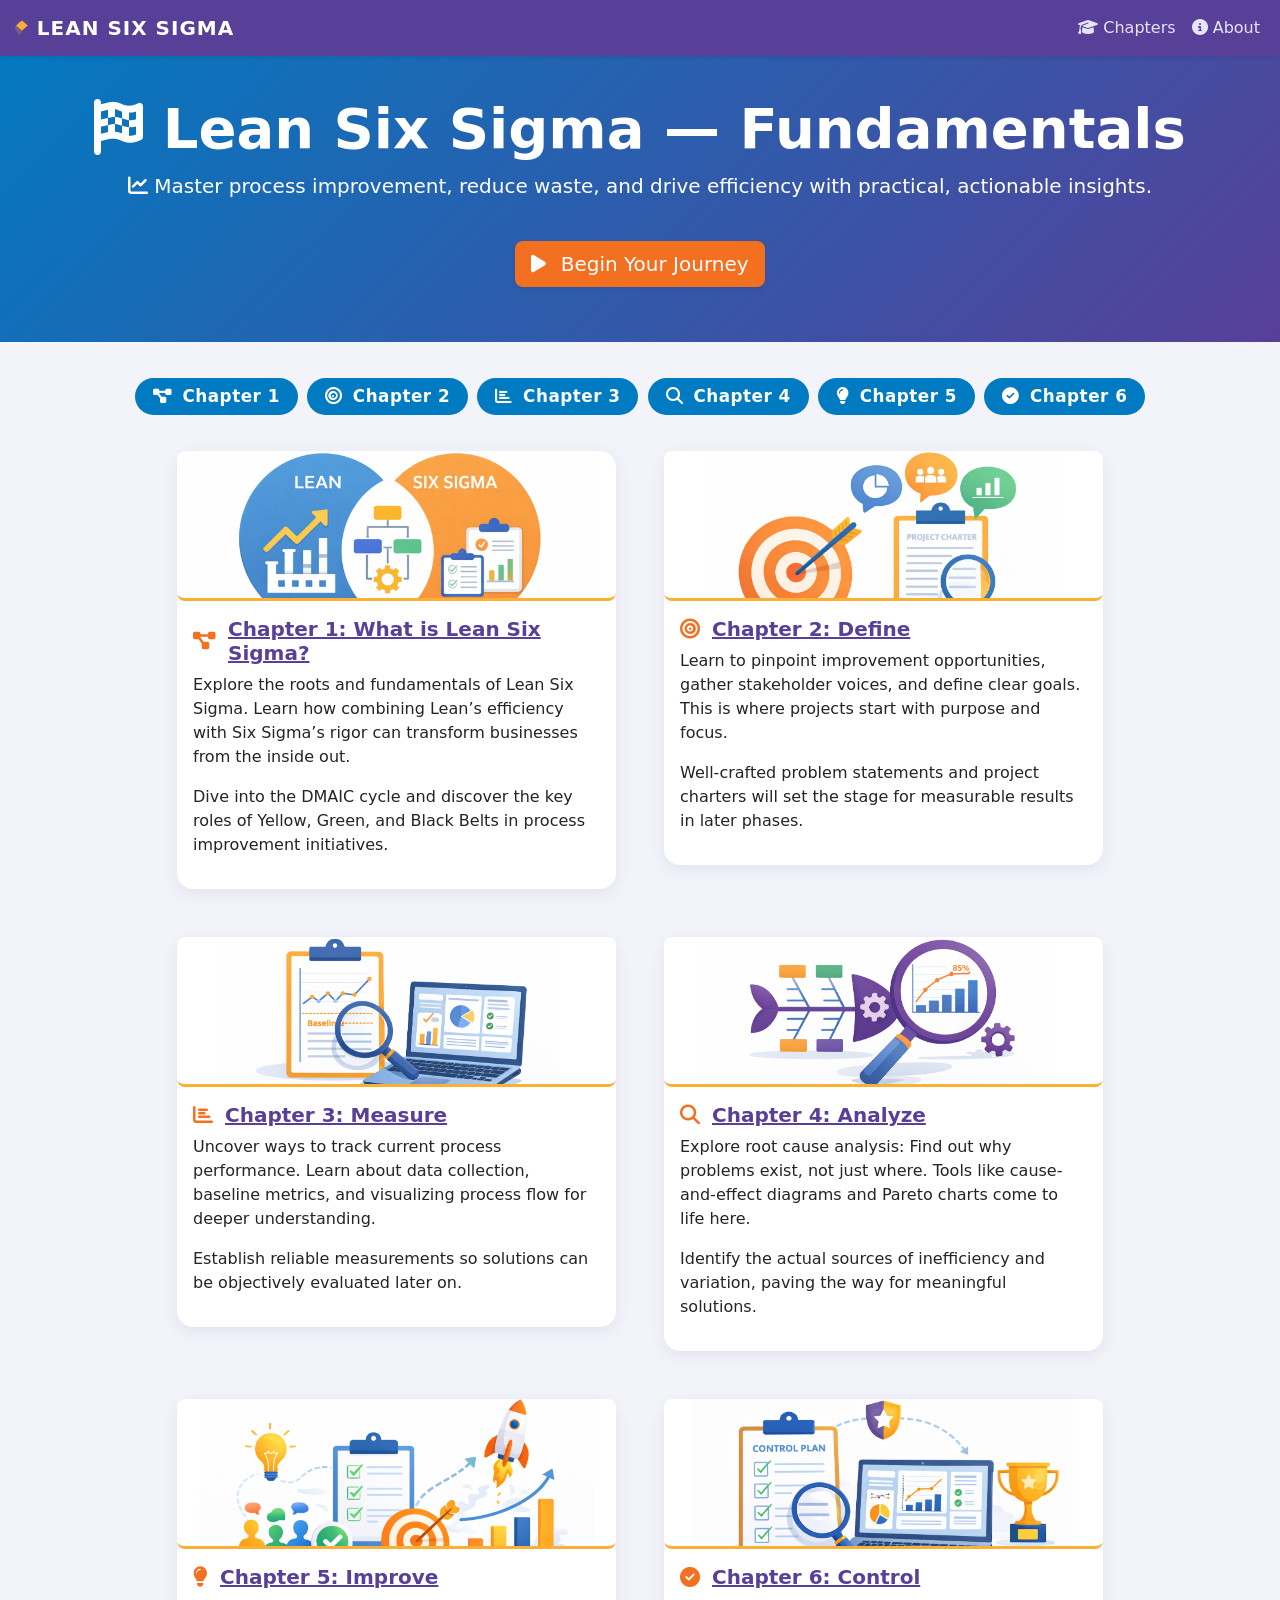
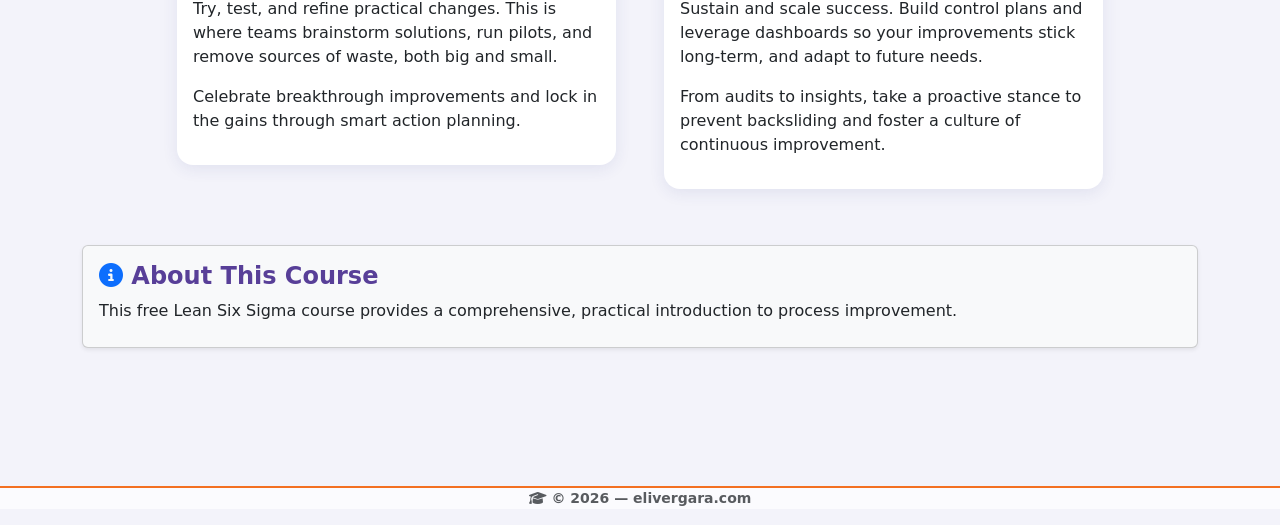
==== commit 0175e36c: "changed footer to my authorship" ====
--- a/index.html
+++ b/index.html
@@ -64,7 +64,7 @@
             <div class="card bg-light shadow-sm">
               <div class="card-body">
                 <h4 class="card-title"><i class="fa-solid fa-circle-info text-primary"></i> About This Course</h4>
-                <p class="mb-2">This free Lean Six Sigma course provides a comprehensive, practical introduction to process improvement. All content, layout, and visuals are fully open source for educational and professional use.</p>
+                <p class="mb-2">This free Lean Six Sigma course provides a comprehensive, practical introduction to process improvement.</p>
                 
                 
               </div>
@@ -78,7 +78,7 @@
    href="https://www.elivergara.com"
    target="_blank"
    rel="noopener noreferrer">
-  <i class="fa-solid fa-graduation-cap"></i> © 2026 — elivergara.com
+  <strong><i class="fa-solid fa-graduation-cap"></i> © 2026 — elivergara.com</strong>
 </a>  
 </footer> 
 
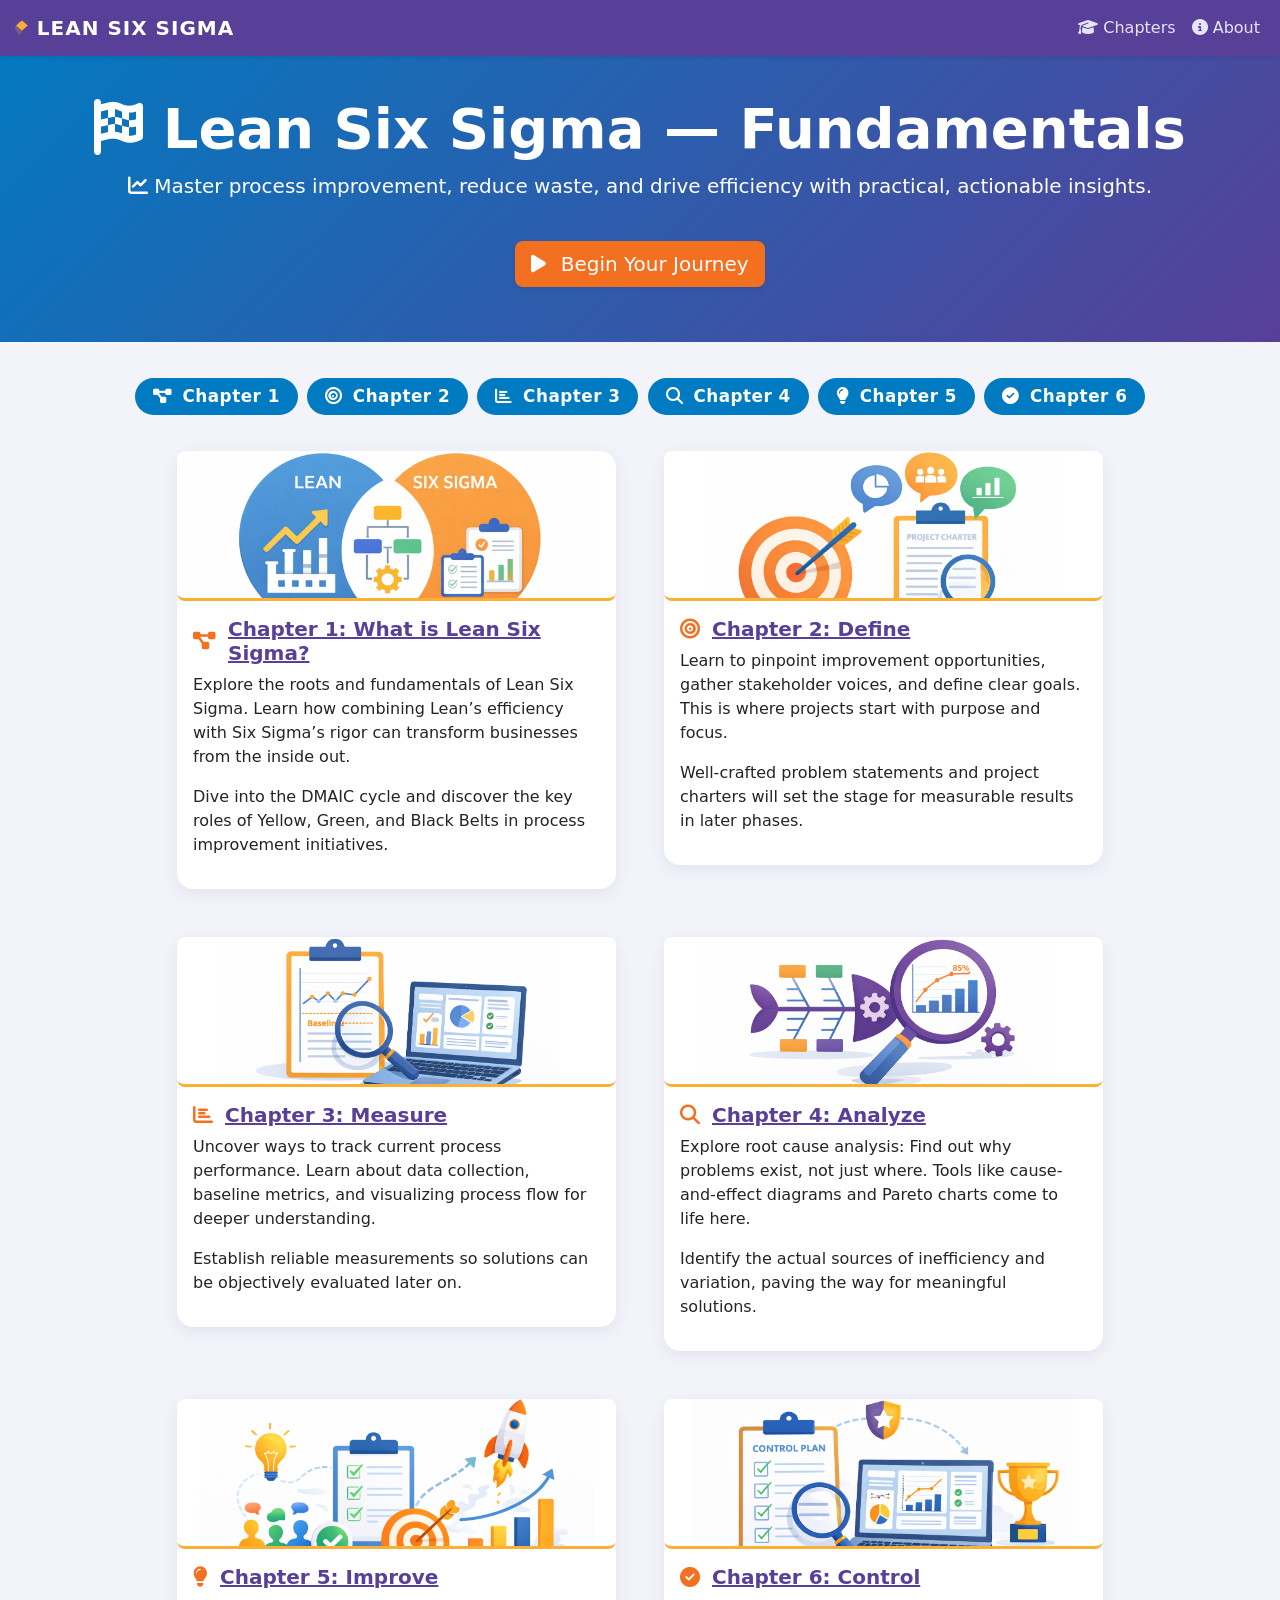
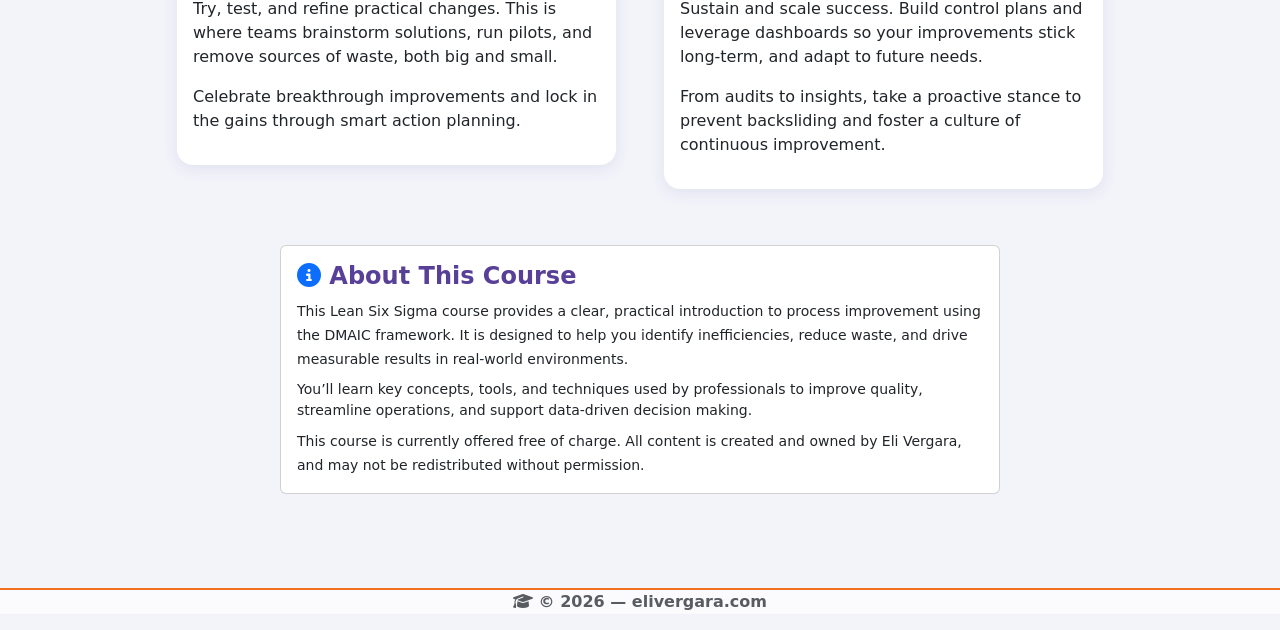
==== commit 8d84093b: "fixed footer, added reference and made it standardized. Improved course description." ====
--- a/index.html
+++ b/index.html
@@ -61,19 +61,40 @@
 
   
           <section id="about-section" class="container my-5 pt-2">
-            <div class="card bg-light shadow-sm">
-              <div class="card-body">
-                <h4 class="card-title"><i class="fa-solid fa-circle-info text-primary"></i> About This Course</h4>
-                <p class="mb-2">This free Lean Six Sigma course provides a comprehensive, practical introduction to process improvement.</p>
-                
-                
-              </div>
-            </div>
+
+
+<div class="container">
+  <div class="row justify-content-center">
+    <div class="col-lg-8">
+
+      <div class="card">
+        <div class="card-body">
+          <h4 class="card-title">
+            <i class="fa-solid fa-circle-info text-primary"></i> About This Course
+          </h4>
+
+          <p class="mb-2"><small>
+            This Lean Six Sigma course provides a clear, practical introduction to process improvement using the DMAIC framework. It is designed to help you identify inefficiencies, reduce waste, and drive measurable results in real-world environments.
+          </p>
+
+          <p class="mb-2">
+            You’ll learn key concepts, tools, and techniques used by professionals to improve quality, streamline operations, and support data-driven decision making.
+          </p>
+
+          <p class="mb-0">
+            This course is currently offered free of charge. All content is created and owned by Eli Vergara, and may not be redistributed without permission.
+          </small></p>
+        </div>
+      </div>
+
+    </div>
+  </div>
+
           </section>
         </main>
       </div>
     </div>
-<footer class="text-center text-muted mt-5 mb-3 small">
+<footer class="text-center text-muted mt-1 mb-3 ">
 <a class="nav-link"
    href="https://www.elivergara.com"
    target="_blank"
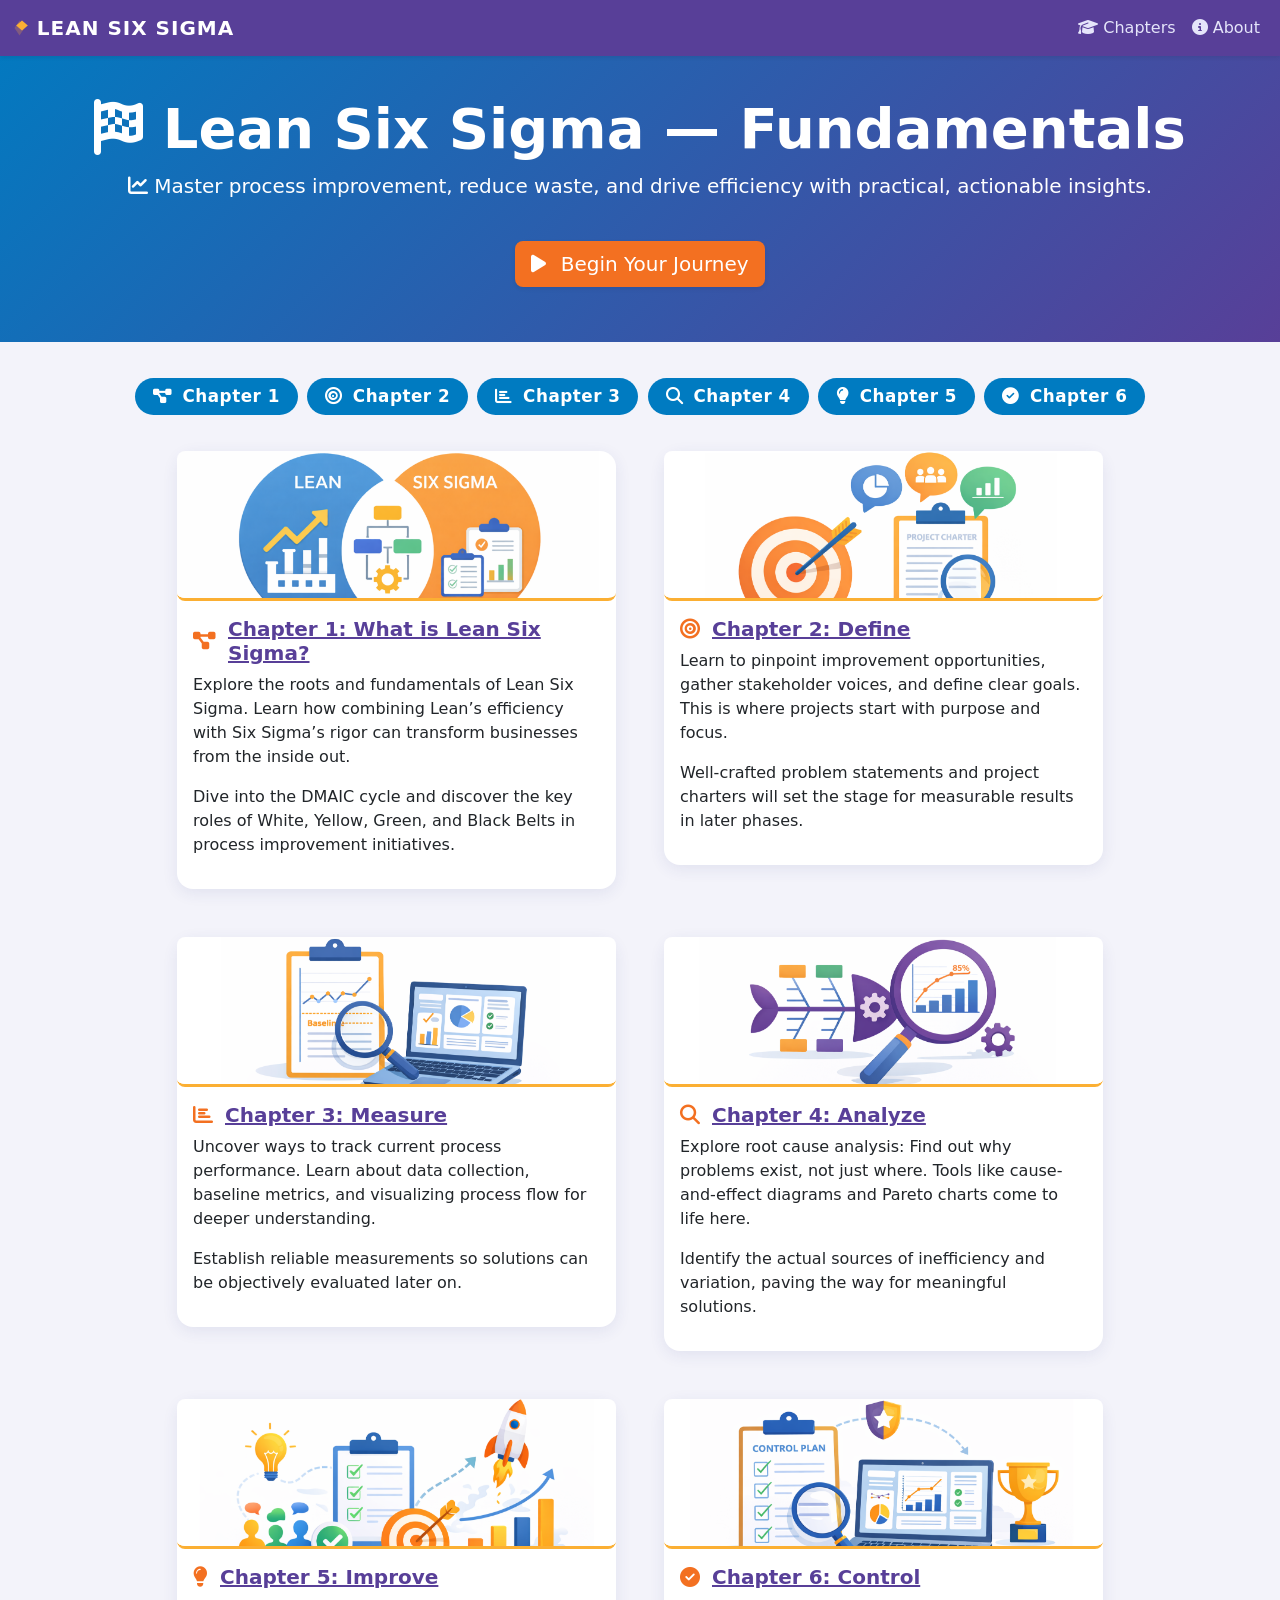
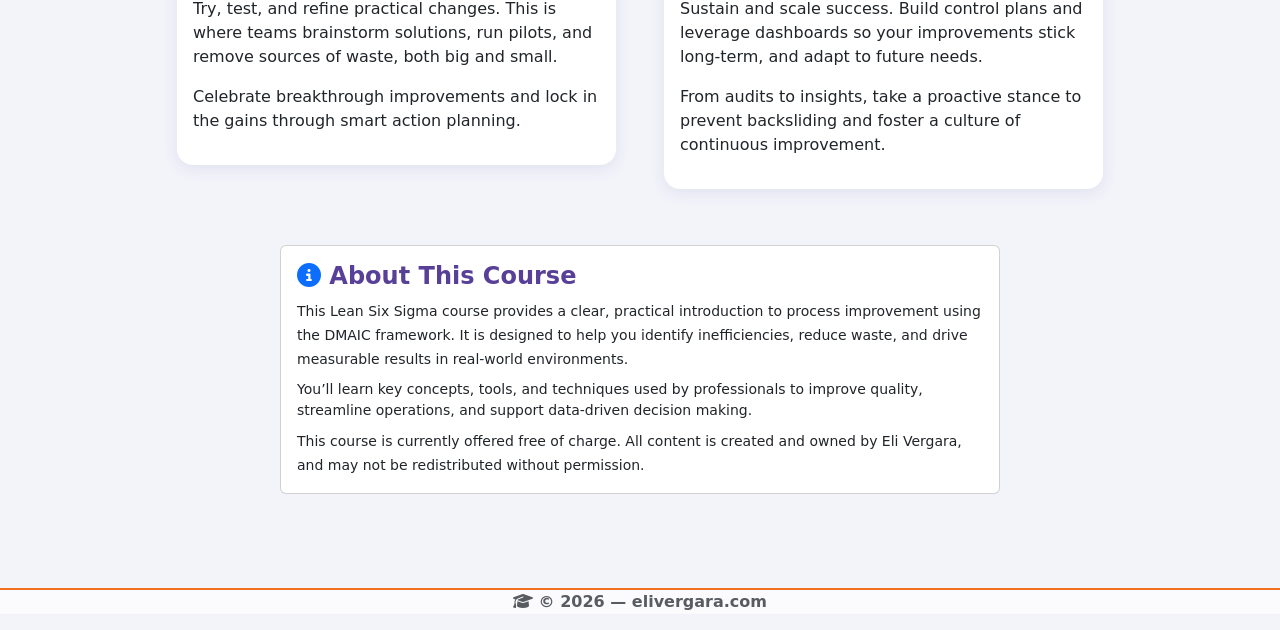
==== commit 394b6dad: "Added White Belt to home page chapter 1 intro" ====
--- a/index.html
+++ b/index.html
@@ -7,7 +7,18 @@
     <link href="https://cdn.jsdelivr.net/npm/bootstrap@5.3.0/dist/css/bootstrap.min.css" rel="stylesheet">
     <link href="https://cdnjs.cloudflare.com/ajax/libs/font-awesome/6.5.0/css/all.min.css" rel="stylesheet">
     <link href="sass/style.css" rel="stylesheet">
-    <script>window.addEventListener('scroll', function() {document.getElementById('backToTopBtn').style.display = (window.scrollY > 300) ? 'inline-block' : 'none';});function backToTop(){ window.scrollTo({ top: 0, behavior: 'smooth' }); }</script>
+    <script>
+      window.addEventListener('scroll', function() {
+        document.getElementById('backToTopBtn').style.display = (window.scrollY > 300) ? 'inline-block' : 'none';
+      });
+
+      function backToTop() {
+        window.scrollTo({
+          top: 0,
+          behavior: 'smooth'
+        });
+      }
+    </script>
   </head>
   <body>
     <nav class="navbar navbar-expand-lg navbar-dark navbar-gradient shadow-sm fixed-top" style="z-index:1000;">
@@ -50,59 +61,119 @@
             <!--CHAPTERS ANCHOR-->
             <section id="chapters"></section>
             <div class="row row-cols-1 row-cols-md-2 g-5" id="chapters-grid">
-<!--CH1--><div class="col"><section id="chapter1"><div class="card h-100 toc-card chapter"><img class="chapter-image card-img-top" src="assets/images/chapter1_head.png" alt="What is Lean Six Sigma?"><div class="card-body"><h5 class="card-title"><i class="fa-solid fa-project-diagram"></i> <a href="chapter_1.html" style="color:inherit; text-decoration:underline;">Chapter 1: What is Lean Six Sigma?</a></h5><p class="card-text">Explore the roots and fundamentals of Lean Six Sigma. Learn how combining Lean’s efficiency with Six Sigma’s rigor can transform businesses from the inside out.</p><p>Dive into the DMAIC cycle and discover the key roles of Yellow, Green, and Black Belts in process improvement initiatives.</p></div></div></section></div>
-<!--CH2--><div class="col"><section id="chapter2"><div class="card h-100 toc-card chapter"><img class="chapter-image card-img-top" src="assets/images/chapter2_head.png" alt="Defined business plan and team collaboration"><div class="card-body"><h5 class="card-title"><i class="fa-solid fa-bullseye"></i> <a href="chapter_2.html" style="color:inherit; text-decoration:underline;">Chapter 2: Define</a></h5><p class="card-text">Learn to pinpoint improvement opportunities, gather stakeholder voices, and define clear goals. This is where projects start with purpose and focus.</p><p>Well-crafted problem statements and project charters will set the stage for measurable results in later phases.</p></div></div></section></div>
-<!--CH3--><div class="col"><section id="chapter3"><div class="card h-100 toc-card chapter"><img class="chapter-image card-img-top" src="assets/images/chapter3_head.png" alt="Business analytics dashboard on a computer screen"><div class="card-body"><h5 class="card-title"><i class="fa-solid fa-chart-bar"></i> <a href="chapter_3.html" style="color:inherit; text-decoration:underline;">Chapter 3: Measure</a></h5><p class="card-text">Uncover ways to track current process performance. Learn about data collection, baseline metrics, and visualizing process flow for deeper understanding.</p><p>Establish reliable measurements so solutions can be objectively evaluated later on.</p></div></div></section></div>
-<!--CH4--><div class="col"><section id="chapter4"><div class="card h-100 toc-card chapter"><img class="chapter-image card-img-top" src="assets/images/chapter4_head.png" alt="Team analyzing reports and business strategy charts"><div class="card-body"><h5 class="card-title"><i class="fa-solid fa-search"></i> <a href="chapter_4.html" style="color:inherit; text-decoration:underline;">Chapter 4: Analyze</a></h5><p class="card-text">Explore root cause analysis: Find out why problems exist, not just where. Tools like cause-and-effect diagrams and Pareto charts come to life here.</p><p>Identify the actual sources of inefficiency and variation, paving the way for meaningful solutions.</p></div></div></section></div>
-<!--CH5--><div class="col"><section id="chapter5"><div class="card h-100 toc-card chapter"><img class="chapter-image card-img-top" src="assets/images/chapter5_head.png" alt="Team brainstorming in a modern office with sticky notes"><div class="card-body"><h5 class="card-title"><i class="fa-solid fa-lightbulb"></i> <a href="chapter_5.html" style="color:inherit; text-decoration:underline;">Chapter 5: Improve</a></h5><p class="card-text">Try, test, and refine practical changes. This is where teams brainstorm solutions, run pilots, and remove sources of waste, both big and small.</p><p>Celebrate breakthrough improvements and lock in the gains through smart action planning.</p></div></div></section></div>
-<!--CH6--><div class="col"><section id="chapter6"><div class="card h-100 toc-card chapter"><img class="chapter-image card-img-top" src="assets/images/chapter6_head.png" alt="Quality control: professional reviewing results in an office"><div class="card-body"><h5 class="card-title"><i class="fa-solid fa-check-circle"></i> <a href="chapter_6.html" style="color:inherit; text-decoration:underline;">Chapter 6: Control</a></h5><p class="card-text">Sustain and scale success. Build control plans and leverage dashboards so your improvements stick long-term, and adapt to future needs.</p><p>From audits to insights, take a proactive stance to prevent backsliding and foster a culture of continuous improvement.</p></div></div></section></div>
+              <!--CH1-->
+              <div class="col">
+                <section id="chapter1">
+                  <div class="card h-100 toc-card chapter">
+                    <img class="chapter-image card-img-top" src="assets/images/chapter1_head.png" alt="What is Lean Six Sigma?">
+                    <div class="card-body">
+                      <h5 class="card-title"><i class="fa-solid fa-project-diagram"></i> <a href="chapter_1.html" style="color:inherit; text-decoration:underline;">Chapter 1: What is Lean Six Sigma?</a></h5>
+                      <p class="card-text">Explore the roots and fundamentals of Lean Six Sigma. Learn how combining Lean’s efficiency with Six Sigma’s rigor can transform businesses from the inside out.</p>
+                      <p>Dive into the DMAIC cycle and discover the key roles of White, Yellow, Green, and Black Belts in process improvement initiatives.</p>
+                    </div>
+                  </div>
+                </section>
+              </div>
+              <!--CH2-->
+              <div class="col">
+                <section id="chapter2">
+                  <div class="card h-100 toc-card chapter">
+                    <img class="chapter-image card-img-top" src="assets/images/chapter2_head.png" alt="Defined business plan and team collaboration">
+                    <div class="card-body">
+                      <h5 class="card-title"><i class="fa-solid fa-bullseye"></i> <a href="chapter_2.html" style="color:inherit; text-decoration:underline;">Chapter 2: Define</a></h5>
+                      <p class="card-text">Learn to pinpoint improvement opportunities, gather stakeholder voices, and define clear goals. This is where projects start with purpose and focus.</p>
+                      <p>Well-crafted problem statements and project charters will set the stage for measurable results in later phases.</p>
+                    </div>
+                  </div>
+                </section>
+              </div>
+              <!--CH3-->
+              <div class="col">
+                <section id="chapter3">
+                  <div class="card h-100 toc-card chapter">
+                    <img class="chapter-image card-img-top" src="assets/images/chapter3_head.png" alt="Business analytics dashboard on a computer screen">
+                    <div class="card-body">
+                      <h5 class="card-title"><i class="fa-solid fa-chart-bar"></i> <a href="chapter_3.html" style="color:inherit; text-decoration:underline;">Chapter 3: Measure</a></h5>
+                      <p class="card-text">Uncover ways to track current process performance. Learn about data collection, baseline metrics, and visualizing process flow for deeper understanding.</p>
+                      <p>Establish reliable measurements so solutions can be objectively evaluated later on.</p>
+                    </div>
+                  </div>
+                </section>
+              </div>
+              <!--CH4-->
+              <div class="col">
+                <section id="chapter4">
+                  <div class="card h-100 toc-card chapter">
+                    <img class="chapter-image card-img-top" src="assets/images/chapter4_head.png" alt="Team analyzing reports and business strategy charts">
+                    <div class="card-body">
+                      <h5 class="card-title"><i class="fa-solid fa-search"></i> <a href="chapter_4.html" style="color:inherit; text-decoration:underline;">Chapter 4: Analyze</a></h5>
+                      <p class="card-text">Explore root cause analysis: Find out why problems exist, not just where. Tools like cause-and-effect diagrams and Pareto charts come to life here.</p>
+                      <p>Identify the actual sources of inefficiency and variation, paving the way for meaningful solutions.</p>
+                    </div>
+                  </div>
+                </section>
+              </div>
+              <!--CH5-->
+              <div class="col">
+                <section id="chapter5">
+                  <div class="card h-100 toc-card chapter">
+                    <img class="chapter-image card-img-top" src="assets/images/chapter5_head.png" alt="Team brainstorming in a modern office with sticky notes">
+                    <div class="card-body">
+                      <h5 class="card-title"><i class="fa-solid fa-lightbulb"></i> <a href="chapter_5.html" style="color:inherit; text-decoration:underline;">Chapter 5: Improve</a></h5>
+                      <p class="card-text">Try, test, and refine practical changes. This is where teams brainstorm solutions, run pilots, and remove sources of waste, both big and small.</p>
+                      <p>Celebrate breakthrough improvements and lock in the gains through smart action planning.</p>
+                    </div>
+                  </div>
+                </section>
+              </div>
+              <!--CH6-->
+              <div class="col">
+                <section id="chapter6">
+                  <div class="card h-100 toc-card chapter">
+                    <img class="chapter-image card-img-top" src="assets/images/chapter6_head.png" alt="Quality control: professional reviewing results in an office">
+                    <div class="card-body">
+                      <h5 class="card-title"><i class="fa-solid fa-check-circle"></i> <a href="chapter_6.html" style="color:inherit; text-decoration:underline;">Chapter 6: Control</a></h5>
+                      <p class="card-text">Sustain and scale success. Build control plans and leverage dashboards so your improvements stick long-term, and adapt to future needs.</p>
+                      <p>From audits to insights, take a proactive stance to prevent backsliding and foster a culture of continuous improvement.</p>
+                    </div>
+                  </div>
+                </section>
+              </div>
             </div><!-- end row -->
           </div><!-- end chapters container -->
 
-  
           <section id="about-section" class="container my-5 pt-2">
-
-
-<div class="container">
-  <div class="row justify-content-center">
-    <div class="col-lg-8">
-
-      <div class="card">
-        <div class="card-body">
-          <h4 class="card-title">
-            <i class="fa-solid fa-circle-info text-primary"></i> About This Course
-          </h4>
-
-          <p class="mb-2"><small>
-            This Lean Six Sigma course provides a clear, practical introduction to process improvement using the DMAIC framework. It is designed to help you identify inefficiencies, reduce waste, and drive measurable results in real-world environments.
-          </p>
-
-          <p class="mb-2">
-            You’ll learn key concepts, tools, and techniques used by professionals to improve quality, streamline operations, and support data-driven decision making.
-          </p>
-
-          <p class="mb-0">
-            This course is currently offered free of charge. All content is created and owned by Eli Vergara, and may not be redistributed without permission.
-          </small></p>
-        </div>
-      </div>
-
-    </div>
-  </div>
-
+            <div class="container">
+              <div class="row justify-content-center">
+                <div class="col-lg-8">
+                  <div class="card">
+                    <div class="card-body">
+                      <h4 class="card-title">
+                        <i class="fa-solid fa-circle-info text-primary"></i> About This Course
+                      </h4>
+                      <p class="mb-2"><small>
+                        This Lean Six Sigma course provides a clear, practical introduction to process improvement using the DMAIC framework. It is designed to help you identify inefficiencies, reduce waste, and drive measurable results in real-world environments.
+                      </p>
+                      <p class="mb-2">
+                        You’ll learn key concepts, tools, and techniques used by professionals to improve quality, streamline operations, and support data-driven decision making.
+                      </p>
+                      <p class="mb-0">
+                        This course is currently offered free of charge. All content is created and owned by Eli Vergara, and may not be redistributed without permission.
+                      </small></p>
+                    </div>
+                  </div>
+                </div>
+              </div>
+            </div>
           </section>
         </main>
       </div>
     </div>
-<footer class="text-center text-muted mt-1 mb-3 ">
-<a class="nav-link"
-   href="https://www.elivergara.com"
-   target="_blank"
-   rel="noopener noreferrer">
-  <strong><i class="fa-solid fa-graduation-cap"></i> © 2026 — elivergara.com</strong>
-</a>  
-</footer> 
-
-<script src="https://cdn.jsdelivr.net/npm/bootstrap@5.3.0/dist/js/bootstrap.bundle.min.js"></script>
+    <footer class="text-center text-muted mt-1 mb-3 ">
+      <a class="nav-link" href="https://www.elivergara.com" target="_blank" rel="noopener noreferrer">
+        <strong><i class="fa-solid fa-graduation-cap"></i> © 2026 — elivergara.com</strong>
+      </a>
+    </footer>
+    <script src="https://cdn.jsdelivr.net/npm/bootstrap@5.3.0/dist/js/bootstrap.bundle.min.js"></script>
   </body>
 </html>
